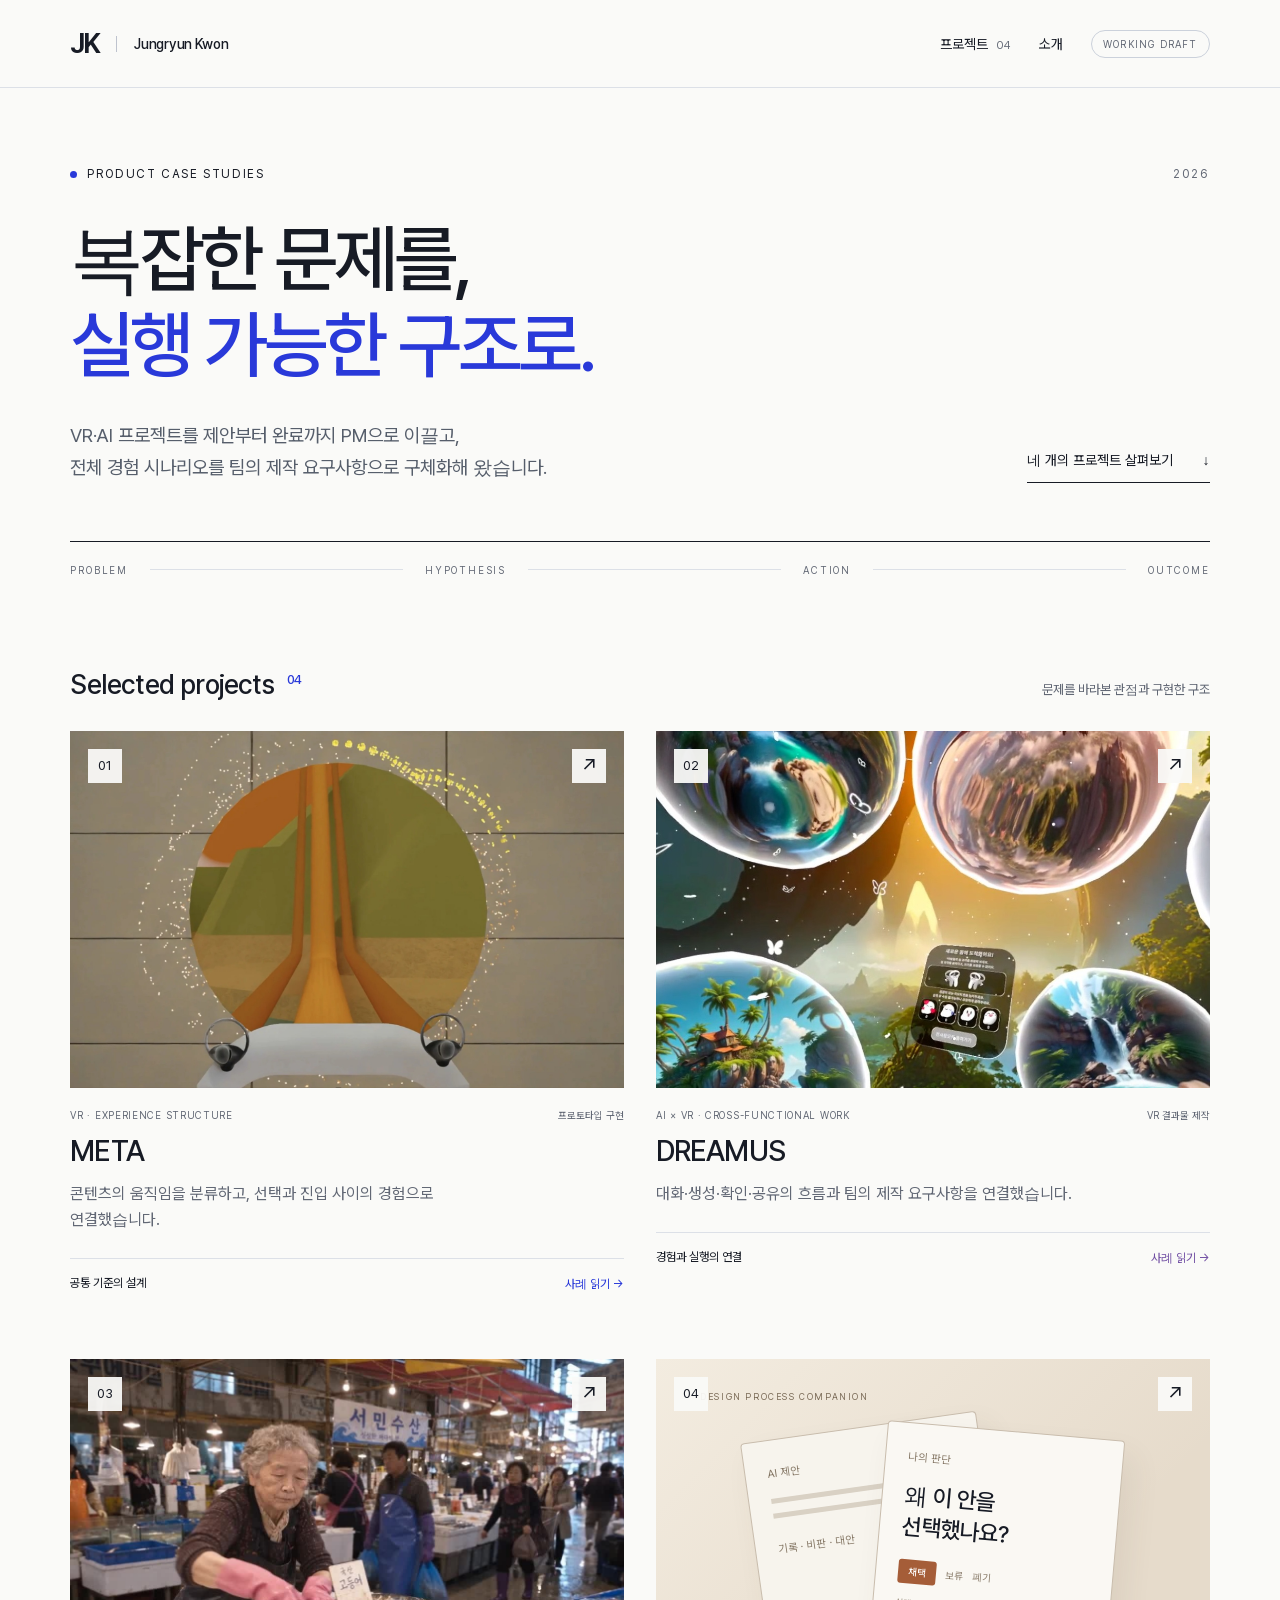
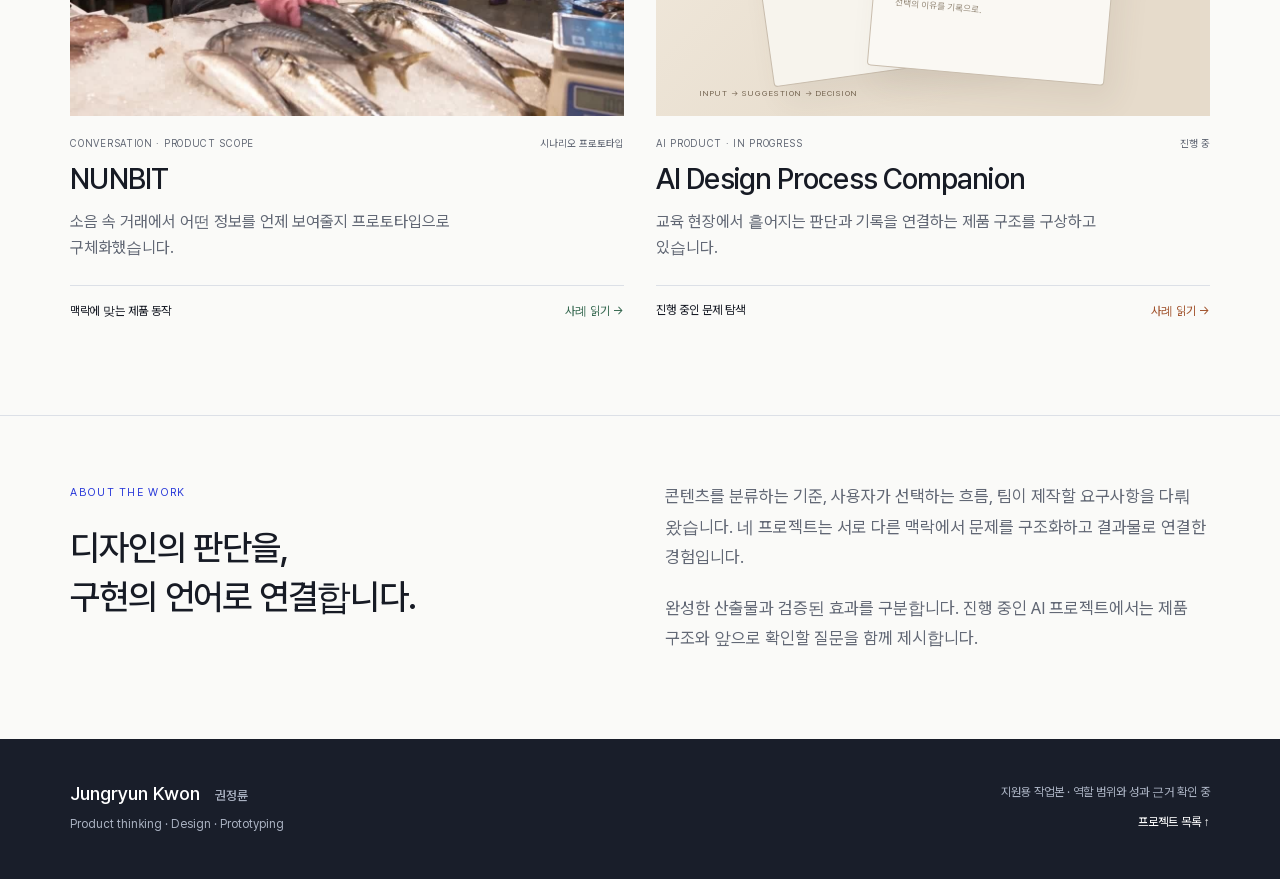
==== toss-pm/index.html @ db8c829e "Add PM portfolio under toss-pm without changing original submission" ====
<!doctype html><html lang="ko"><head><meta charset="utf-8"><meta name="viewport" content="width=device-width,initial-scale=1"><meta name="description" content="권정륜의 제품 문제해결 포트폴리오. META, DREAMUS, NUNBIT, AI Design Process Companion의 문제와 설계, 구현을 소개합니다."><title>Product Case Studies — Jungryun Kwon</title><link rel="icon" href="assets/favicon.svg"><link rel="stylesheet" href="styles.css?v=20260927-diagrams"><script src="app.js" defer></script></head><body><a class="skip" href="#main">본문으로 이동</a><header class="site-header"><a class="brand" href="index.html" aria-label="권정륜 포트폴리오 홈">JK<span>Jungryun Kwon</span></a><nav aria-label="주 메뉴"><a href="index.html#projects">프로젝트 <span>04</span></a><a href="index.html#approach">소개</a><span class="draft">WORKING DRAFT</span></nav></header><main id="main"><section class="home-hero"><div class="hero-kicker"><span class="status-dot"></span>PRODUCT CASE STUDIES <span>2026</span></div><h1>복잡한 문제를,<br><em>실행 가능한 구조로.</em></h1><div class="hero-bottom"><p>VR·AI 프로젝트를 제안부터 완료까지 PM으로 이끌고,<br>전체 경험 시나리오를 팀의 제작 요구사항으로 구체화해 왔습니다.</p><a href="#projects" class="text-link">네 개의 프로젝트 살펴보기 <span>↓</span></a></div><div class="hero-rule"><span>PROBLEM</span><i></i><span>HYPOTHESIS</span><i></i><span>ACTION</span><i></i><span>OUTCOME</span></div></section><section id="projects" class="projects"><div class="section-heading"><h2>Selected projects<span>04</span></h2><p>문제를 바라본 관점과 구현한 구조</p></div><div class="project-grid"><a class="project-card blue" href="meta.html"><div class="card-visual"><img src="assets/meta.jpg" alt="META 프로젝트 결과 이미지" loading="lazy"><span class="card-index">01</span><span class="card-arrow" aria-hidden="true">↗</span></div><div class="card-meta"><span>VR · EXPERIENCE STRUCTURE</span><span>프로토타입 구현</span></div><h3>META</h3><p>콘텐츠의 움직임을 분류하고, 선택과 진입 사이의 경험으로 연결했습니다.</p><div class="card-bottom">공통 기준의 설계 <span>사례 읽기 →</span></div></a><a class="project-card purple" href="dreamus.html"><div class="card-visual"><img src="assets/dreamus.jpg" alt="DREAMUS 프로젝트 결과 이미지" loading="lazy"><span class="card-index">02</span><span class="card-arrow" aria-hidden="true">↗</span></div><div class="card-meta"><span>AI × VR · CROSS-FUNCTIONAL WORK</span><span>VR 결과물 제작</span></div><h3>DREAMUS</h3><p>대화·생성·확인·공유의 흐름과 팀의 제작 요구사항을 연결했습니다.</p><div class="card-bottom">경험과 실행의 연결 <span>사례 읽기 →</span></div></a><a class="project-card green" href="nunbit.html"><div class="card-visual"><img src="assets/nunbit.jpg" alt="NUNBIT 프로젝트 결과 이미지" loading="lazy"><span class="card-index">03</span><span class="card-arrow" aria-hidden="true">↗</span></div><div class="card-meta"><span>CONVERSATION · PRODUCT SCOPE</span><span>시나리오 프로토타입</span></div><h3>NUNBIT</h3><p>소음 속 거래에서 어떤 정보를 언제 보여줄지 프로토타입으로 구체화했습니다.</p><div class="card-bottom">맥락에 맞는 제품 동작 <span>사례 읽기 →</span></div></a><a class="project-card orange" href="companion.html"><div class="card-visual"><div class="ai-art" aria-label="원본에서 제안, 판단, 기록으로 이어지는 제품 구조"><span class="ai-overline">DESIGN PROCESS COMPANION</span><div class="ai-paper back"><span>AI 제안</span><i></i><i></i><div>기록 · 비판 · 대안</div></div><div class="ai-paper front"><span>나의 판단</span><strong>왜 이 안을<br>선택했나요?</strong><div class="choice"><b>채택</b><span>보류</span><span>폐기</span></div><small>선택의 이유를 기록으로.</small></div><div class="ai-caption">INPUT → SUGGESTION → DECISION</div></div><span class="card-index">04</span><span class="card-arrow" aria-hidden="true">↗</span></div><div class="card-meta"><span>AI PRODUCT · IN PROGRESS</span><span>진행 중</span></div><h3>AI Design Process Companion</h3><p>교육 현장에서 흩어지는 판단과 기록을 연결하는 제품 구조를 구상하고 있습니다.</p><div class="card-bottom">진행 중인 문제 탐색 <span>사례 읽기 →</span></div></a></div></section><section id="approach" class="approach"><div><span class="eyebrow">ABOUT THE WORK</span><h2>디자인의 판단을,<br>구현의 언어로 연결합니다.</h2></div><div class="approach-copy"><p>콘텐츠를 분류하는 기준, 사용자가 선택하는 흐름, 팀이 제작할 요구사항을 다뤄 왔습니다. 네 프로젝트는 서로 다른 맥락에서 문제를 구조화하고 결과물로 연결한 경험입니다.</p><p>완성한 산출물과 검증된 효과를 구분합니다. 진행 중인 AI 프로젝트에서는 제품 구조와 앞으로 확인할 질문을 함께 제시합니다.</p></div></section></main><footer class="site-footer"><div><strong>Jungryun Kwon <span>권정륜</span></strong><p>Product thinking · Design · Prototyping</p></div><p>지원용 작업본 · 역할 범위와 성과 근거 확인 중<br><a href="index.html#projects">프로젝트 목록 ↑</a></p></footer></body></html>
---- toss-pm/styles.css ----
@font-face{font-family:Portfolio;src:url('assets/font-400.woff2') format('woff2');font-weight:400;font-display:swap}@font-face{font-family:Portfolio;src:url('assets/font-500.woff2') format('woff2');font-weight:500;font-display:swap}@font-face{font-family:Portfolio;src:url('assets/font-650.woff2') format('woff2');font-weight:650;font-display:swap}
:root{--ink:#171b25;--muted:#626875;--line:#dce0e7;--accent:#2939d9;--paper:#fafaf8;--soft:#f0f2f7}*{box-sizing:border-box}html{scroll-behavior:smooth;scroll-padding-top:100px}body{margin:0;background:var(--paper);color:var(--ink);font-family:Portfolio,-apple-system,BlinkMacSystemFont,'Apple SD Gothic Neo',sans-serif;-webkit-font-smoothing:antialiased}a{color:inherit;text-decoration:none}button,a,summary{-webkit-tap-highlight-color:transparent}a:focus-visible,button:focus-visible,video:focus-visible{outline:3px solid var(--accent);outline-offset:6px}img,video{max-width:100%}h1,h2,h3,p,figure{margin:0}h1,h2,h3{word-break:keep-all}p{word-break:keep-all;overflow-wrap:break-word}::selection{background:#d9ddff}.skip{position:fixed;top:-80px;left:12px;background:#fff;padding:12px;z-index:10}.skip:focus{top:12px}.site-header{height:88px;border-bottom:1px solid var(--line);display:flex;align-items:center;justify-content:space-between;padding:0 5.5%;background:var(--paper);position:relative;z-index:3}.brand{font-size:27px;font-weight:650;letter-spacing:-2px;display:flex;align-items:center;gap:17px}.brand>span{font-size:14px;font-weight:500;letter-spacing:-.3px;border-left:1px solid #bec3ce;padding-left:17px}.site-header nav{display:flex;gap:28px;align-items:center;font-size:14px}.site-header nav a span{font-size:11px;color:var(--muted);margin-left:4px}.draft{font-size:10px;letter-spacing:1.2px;border:1px solid #cbd1db;border-radius:20px;padding:7px 11px;color:var(--muted)}main{max-width:1440px;margin:auto}.home-hero{padding:79px 5.5% 0}.hero-kicker{display:flex;align-items:center;gap:10px;font-size:12px;letter-spacing:1.6px}.hero-kicker>span:last-child{margin-left:auto;color:var(--muted)}.status-dot{height:7px;width:7px;border-radius:50%;background:var(--accent)}.home-hero h1{font-size:clamp(48px,5.8vw,82px);font-weight:500;line-height:1.16;letter-spacing:-4px;margin:35px 0 32px}.home-hero h1 em{font-style:normal;color:var(--accent)}.hero-bottom{display:flex;justify-content:space-between;align-items:flex-end;gap:24px}.hero-bottom>p{font-size:19px;line-height:1.65;color:#565e6b}.text-link{font-size:14px;display:flex;gap:30px;border-bottom:1px solid var(--ink);padding:12px 0;white-space:nowrap}.hero-rule{display:flex;align-items:center;gap:22px;margin-top:58px;padding:22px 0;border-top:1px solid var(--ink);font-size:10px;letter-spacing:1.8px;color:var(--muted)}.hero-rule i{height:1px;background:var(--line);flex:1}.projects{padding:70px 5.5% 95px}.section-heading{display:flex;justify-content:space-between;align-items:baseline;margin-bottom:30px}.section-heading h2{font-size:27px;font-weight:500;letter-spacing:-.8px}.section-heading h2 span{font-size:13px;color:var(--accent);margin-left:13px;vertical-align:super}.section-heading>p{font-size:13px;color:var(--muted)}.project-grid{display:grid;grid-template-columns:1fr 1fr;gap:66px 32px}.project-card{display:block}.card-visual{position:relative;aspect-ratio:1.55;overflow:hidden;background:#e3e5ec}.card-visual>img{width:100%;height:100%;object-fit:cover;transition:transform .4s}.project-card:hover .card-visual>img{transform:scale(1.025)}.card-index,.card-arrow{position:absolute;top:18px;z-index:1;background:rgba(250,250,248,.94);display:grid;place-items:center;width:34px;height:34px;font-size:13px}.card-index{left:18px}.card-arrow{right:18px;font-size:20px}.card-meta{display:flex;justify-content:space-between;gap:16px;font-size:10px;letter-spacing:.7px;color:var(--muted);margin:21px 0 12px}.card-meta>span:last-child{letter-spacing:0;white-space:nowrap}.project-card h3{font-size:29px;font-weight:500;letter-spacing:-.9px;line-height:1.25}.project-card>p{font-size:16px;color:var(--muted);line-height:1.6;margin-top:12px;max-width:440px}.card-bottom{display:flex;justify-content:space-between;border-top:1px solid var(--line);padding-top:17px;margin-top:25px;font-size:12px}.card-bottom>span{color:var(--accent)}.approach{border-top:1px solid var(--line);padding:65px 5.5% 85px;display:grid;grid-template-columns:1fr 1fr;gap:50px}.eyebrow{font-size:11px;letter-spacing:1.3px;color:var(--accent)}.approach h2{font-size:35px;font-weight:500;line-height:1.4;letter-spacing:-1.2px;margin-top:23px}.approach-copy p{font-size:17px;line-height:1.8;color:var(--muted)}.approach-copy p+p{margin-top:20px}.site-footer{background:#191e2a;color:#fff;padding:43px 5.5%;display:flex;justify-content:space-between;gap:30px}.site-footer strong{font-size:19px;font-weight:500}.site-footer strong span{font-size:13px;margin-left:10px;color:#aab2c2}.site-footer p{font-size:12px;color:#aab2c2;line-height:1.8;margin-top:9px}.site-footer>p{text-align:right;margin:0}.site-footer a{display:inline-block;margin-top:8px;color:#fff}.purple{--accent:#7250a4}.green{--accent:#376951}.orange{--accent:#a1532d}.case-hero{padding:38px 8% 48px}.back-link{font-size:12px;color:var(--muted);display:inline-block;margin-bottom:52px}.case-kicker{display:flex;justify-content:space-between;gap:20px;font-size:12px;letter-spacing:.6px;color:var(--accent)}.case-kicker>span:last-child{color:var(--muted);letter-spacing:0}.case-hero h1{font-size:clamp(42px,4.6vw,66px);font-weight:500;line-height:1.22;letter-spacing:-2.8px;margin-top:26px}.case-intro{font-size:20px;line-height:1.6;max-width:690px;color:var(--muted);margin-top:27px}.role{display:flex;align-items:baseline;gap:32px;border-top:1px solid var(--line);padding-top:23px;margin-top:36px}.role>span{font-size:10px;letter-spacing:1px;color:var(--muted);white-space:nowrap}.role>p{font-size:14px;line-height:1.6}.case-cover{margin:0 5.5%;height:400px;overflow:hidden;background:#e6e8ed}.case-cover>img{width:100%;height:100%;object-fit:cover;object-position:center 48%}.case-layout{padding:76px 8% 60px;display:grid;grid-template-columns:185px minmax(0,1fr);gap:65px}.case-nav{position:sticky;top:35px;align-self:start;display:flex;flex-direction:column;gap:17px}.case-nav>span{font-size:10px;letter-spacing:1px;color:var(--accent);margin-bottom:13px}.case-nav>a{font-size:12px;color:var(--muted);transition:color .2s}.case-nav>a.active{color:var(--accent);font-weight:650}.case-nav .back-small{margin-top:20px;padding-top:20px;border-top:1px solid var(--line);font-size:11px}.case-section{padding-bottom:64px;margin-bottom:55px;border-bottom:1px solid var(--line)}.case-section:last-child{margin-bottom:0;border-bottom:0;padding-bottom:0}.chapter-label{font-size:10px;color:var(--accent);letter-spacing:1.7px;margin-bottom:20px}.case-section h2{font-size:36px;line-height:1.35;font-weight:500;letter-spacing:-1.1px;margin-bottom:24px}.case-section>p{font-size:17px;line-height:1.85;color:#535c6a;margin:20px 0}.case-section>.lead{font-size:19px;color:#343c4a}.split{display:grid;grid-template-columns:1fr 1fr;gap:26px;margin:32px 0}.split>div{border-top:1px solid #b9c1ce;padding-top:19px}.split h3{font-size:17px;font-weight:500;margin-bottom:12px}.split p{font-size:15px;color:var(--muted);line-height:1.9}.note{border-left:3px solid var(--accent);background:#f0f1f4;padding:23px 26px;margin:30px 0}.note>span{font-size:11px;color:var(--accent);font-weight:500}.note>p{font-size:17px;line-height:1.8;margin-top:12px}.case-section>.fine{font-size:12px;color:var(--muted);line-height:1.7}.flow{display:grid;grid-template-columns:repeat(3,1fr);margin:30px 0;gap:17px}.flow>div{padding:20px 0;border-top:1px solid var(--accent)}.flow>div>span{display:block;font-size:11px;color:var(--accent);margin-bottom:20px}.flow strong{font-size:17px;font-weight:500;display:block}.flow p{font-size:13px;color:var(--muted);line-height:1.65;margin-top:10px}.media{margin:32px 0 5px}.media video{width:100%;display:block;background:#12151c;aspect-ratio:16/9}.media figcaption{font-size:11px;color:var(--muted);margin-top:10px;line-height:1.5}.outcomes{display:grid;grid-template-columns:1fr 1fr;border-top:1px solid var(--ink);margin:32px 0;gap:28px}.outcomes>div{padding:23px 0}.outcomes span{font-size:10px;color:var(--accent);letter-spacing:1px;display:block}.outcomes strong{display:block;font-size:28px;font-weight:500;margin:16px 0 10px;letter-spacing:-.8px}.outcomes p{font-size:14px;line-height:1.75;color:var(--muted)}.table-wrap{overflow-x:auto;margin:30px 0}table{width:100%;border-collapse:collapse;font-size:13px;text-align:left;min-width:490px}th{font-size:11px;font-weight:500;color:var(--muted);border-top:1px solid var(--ink)}td,th{padding:18px 12px 18px 0;border-bottom:1px solid var(--line);line-height:1.65}td:first-child{color:var(--accent);white-space:nowrap}.type-spec{padding:32px;background:#26312d;color:#fff;margin:30px 0}.type-spec>span{font-size:11px;letter-spacing:.4px;color:#adbbb4}.type-spec>p{font-size:22px;color:#c1cdc6;margin:17px 0 32px;line-height:1.6}.type-spec>strong{display:block;font-size:38px;letter-spacing:-1px;margin-top:18px;font-weight:650}.external-link{display:block;border:1px solid var(--line);padding:23px;color:var(--accent);font-size:17px;margin:28px 0}.external-link small{display:block;color:var(--muted);font-size:12px;margin-top:9px}.principles{display:grid;grid-template-columns:repeat(3,1fr);gap:20px;margin:33px 0}.principles article{border-top:1px solid var(--accent);padding-top:20px}.principles span{font-size:11px;color:var(--accent)}.principles h3{font-size:17px;font-weight:500;margin:19px 0 12px}.principles p{font-size:14px;color:var(--muted);line-height:1.7}.role-strip{display:flex;gap:8px;flex-wrap:wrap;margin-top:30px}.role-strip span{border:1px solid #d4bcae;background:#f3ebe5;color:#8f4e30;padding:10px 15px;font-size:13px}.questions p{padding:22px 0;border-top:1px solid var(--line);font-size:17px;line-height:1.7;display:flex;gap:18px}.questions span{color:var(--accent);font-size:12px}.next-case{margin:0 8% 65px;border-top:1px solid var(--ink);display:block;padding-top:25px}.next-case>span{font-size:10px;letter-spacing:1px;color:var(--muted)}.next-case>strong{display:flex;justify-content:space-between;font-size:35px;font-weight:500;margin-top:17px;letter-spacing:-.9px}.next-case b{font-weight:400}.ai-art{height:100%;width:100%;position:relative;background:#e6dbcb;overflow:hidden;isolation:isolate}.ai-art:before{content:'';position:absolute;inset:0;background:linear-gradient(135deg,#f3ece0 0%,transparent 70%)}.ai-overline{position:absolute;top:9%;left:8%;font-size:9px;letter-spacing:1.6px;color:#786854}.ai-paper{position:absolute;border:1px solid #c9bdad;background:#f7f4ed;border-radius:4px;box-shadow:10px 16px 30px #524b4015;padding:22px;width:43%;height:69%;top:19%;left:18%;transform:rotate(-8deg)}.ai-paper>span{font-size:11px;color:#837563}.ai-paper i{display:block;height:5px;width:85%;background:#d9d1c4;margin-top:17px}.ai-paper i+i{width:65%;margin-top:10px}.ai-paper>div{font-size:11px;color:#837563;margin-top:25px}.ai-paper.front{left:40%;top:20%;transform:rotate(5deg);height:69%;background:#faf8f3}.ai-paper strong{display:block;font-size:23px;letter-spacing:-.7px;line-height:1.35;margin-top:16px;font-weight:500}.ai-paper .choice{display:flex;gap:9px;font-size:10px;margin-top:17px;align-items:center}.choice b{background:#a55d38;color:#fff;padding:6px 10px;border-radius:3px;font-weight:500}.ai-paper small{font-size:9px;color:#928675;display:block;margin-top:14px}.ai-caption{position:absolute;bottom:5%;left:8%;font-size:8px;letter-spacing:1px;color:#786854}.case-cover .ai-art .ai-paper{width:280px;height:290px;top:15%;left:32%}.case-cover .ai-art .front{left:48%;top:13%}.case-cover .ai-paper strong{font-size:31px}.case-cover .ai-paper .choice{margin-top:28px}.case-cover .ai-paper small{margin-top:23px}
@media(min-width:1600px){.site-header,.site-footer{padding-left:calc((100vw - 1280px)/2);padding-right:calc((100vw - 1280px)/2)}}
@media(max-width:900px){.home-hero{padding-top:55px}.home-hero h1{letter-spacing:-2.5px}.hero-bottom{align-items:flex-start;flex-direction:column}.hero-rule{margin-top:38px}.projects{padding-top:45px}.project-grid{gap:50px 24px}.card-meta{font-size:9px;letter-spacing:0}.project-card h3{font-size:24px}.ai-paper{padding:15px}.ai-paper strong{font-size:20px}.ai-paper small{display:none}.case-layout{grid-template-columns:1fr;gap:38px;padding:40px 6%}.case-nav{position:relative;top:0;display:flex;flex-direction:row;flex-wrap:wrap;gap:18px;border-bottom:1px solid var(--line);padding-bottom:20px}.case-nav>span,.case-nav .back-small{display:none}.case-cover{height:340px}.case-hero{padding:30px 6% 40px}.case-section h2{font-size:34px}.approach h2{font-size:29px}}
@media(max-width:600px){html{scroll-padding-top:25px}.site-header{height:72px;padding:0 6%}.brand{font-size:24px;gap:10px}.brand>span{font-size:11px;padding-left:10px}.site-header nav{gap:15px;font-size:12px}.draft{display:none}.home-hero{padding:44px 6% 0}.hero-kicker{font-size:9px;letter-spacing:1.1px}.home-hero h1{font-size:43px;letter-spacing:-2.4px;margin-top:28px;line-height:1.22}.hero-bottom>p{font-size:15px}.hero-bottom br{display:none}.hero-rule{gap:8px;font-size:8px;letter-spacing:.5px}.projects{padding:40px 6% 60px}.section-heading{align-items:flex-start;gap:12px;flex-direction:column}.section-heading h2{font-size:24px}.section-heading>p{font-size:12px}.project-grid{grid-template-columns:1fr;gap:45px}.card-meta{font-size:9px}.project-card h3{font-size:26px}.project-card>p{font-size:15px}.card-bottom{font-size:11px}.approach{grid-template-columns:1fr;padding:42px 6% 52px;gap:26px}.approach-copy p{font-size:16px}.site-footer{padding:30px 6%;flex-direction:column;gap:25px}.site-footer>p{text-align:left;font-size:11px}.case-hero h1{font-size:37px;letter-spacing:-1.8px}.case-intro{font-size:16px}.case-kicker{font-size:10px}.back-link{margin-bottom:34px}.role{flex-direction:column;gap:12px;margin-top:26px}.role>p{font-size:12px}.case-cover{height:245px;margin:0 6%}.case-section h2{font-size:29px;letter-spacing:-1px}.case-section>.lead{font-size:17px}.case-section>p{font-size:16px}.case-section{padding-bottom:38px;margin-bottom:38px}.split{gap:20px}.split p{font-size:14px}.note{padding:20px}.note>p{font-size:15px}.flow{gap:12px}.flow strong{font-size:15px}.flow p{font-size:12px}.outcomes{gap:16px}.outcomes strong{font-size:24px}.outcomes p{font-size:13px}.type-spec{padding:25px}.type-spec>p{font-size:19px}.type-spec>strong{font-size:30px}.principles{grid-template-columns:1fr;gap:20px}.principles h3{margin:12px 0 8px}.next-case{margin:0 6% 40px}.next-case>strong{font-size:26px}.questions p{font-size:15px}.case-cover .ai-art .ai-paper{width:45%;height:78%;left:18%;top:12%;padding:15px}.case-cover .ai-art .front{left:42%;top:13%}.case-cover .ai-paper strong{font-size:21px}.case-cover .ai-paper .choice{margin-top:17px}.case-cover .ai-art .ai-overline{display:none}.ai-paper strong{font-size:23px}.case-nav>a{font-size:11px}.card-visual{aspect-ratio:1.5}}
@media(prefers-reduced-motion:reduce){html{scroll-behavior:auto}*{transition:none!important}}
@media print{body{background:#fff}.site-header,.case-nav,.next-case,.site-footer,.back-link,.skip{display:none}.case-hero,.case-layout{padding:20px 0}.case-layout{display:block}.case-cover{height:240px;margin:0}.case-section{break-inside:avoid}.case-section h2{font-size:25px}.case-section p{font-size:12px}.media{break-inside:avoid}.media video{max-height:230px}.home-hero{padding:0}.project-card{break-inside:avoid}.project-grid{gap:30px}.draft{display:block}}

/* Keep intrinsic table width inside the case column on narrow screens. */
.case-content,.case-nav{min-width:0}.table-wrap{max-width:100%;overflow-x:auto}

.table-hint{display:none}@media(max-width:600px){.table-hint{display:block;font-size:12px;color:var(--muted);margin-top:24px}.table-hint+.table-wrap{margin-top:10px}}

.decision-detail{margin:36px 0;padding-top:28px;border-top:1px solid var(--line)}.decision-detail h3{font-size:21px;line-height:1.5;letter-spacing:-.5px;margin-bottom:14px}.decision-detail p{font-size:17px;line-height:1.85;color:var(--muted)}@media(max-width:600px){.decision-detail h3{font-size:19px}.decision-detail p{font-size:16px}}

.source-note{font-size:12px!important;line-height:1.7!important;color:var(--muted);margin-top:20px}.evidence-grid{display:grid;grid-template-columns:repeat(2,minmax(0,1fr));gap:32px 24px;margin:32px 0}.evidence-card{min-width:0}.evidence-card img{width:100%;aspect-ratio:16/10;object-fit:cover;display:block;margin-bottom:18px}.evidence-card h3{font-size:20px;line-height:1.4;margin-bottom:10px}.evidence-card p{font-size:15px;line-height:1.7;color:var(--muted)}.evidence-card span{display:block;margin-top:14px;font-size:12px;color:var(--accent)}@media(max-width:600px){.evidence-grid{grid-template-columns:1fr;gap:30px}}

.diagram{margin:34px 0;background:#fff;border:1px solid var(--line)}.diagram>a{display:block;padding:16px}.diagram img{display:block;width:100%;height:auto}.diagram figcaption{display:flex;justify-content:space-between;gap:18px;padding:14px 16px;border-top:1px solid var(--line);font-size:12px;line-height:1.6;color:var(--muted)}.diagram figcaption>a{flex-shrink:0;color:var(--accent)}.diagram-pair{display:grid;grid-template-columns:1fr 1fr;gap:18px}.diagram-pair .diagram{min-width:0}.diagram-pair figcaption{flex-direction:column;gap:8px}@media(max-width:700px){.diagram-pair{grid-template-columns:1fr;gap:0}.diagram>a{padding:6px}.diagram figcaption{font-size:11px;padding:12px;gap:10px}}

.supporting-detail{margin:22px 0;border-top:1px solid var(--line);border-bottom:1px solid var(--line);padding:0 0 0}.supporting-detail summary{cursor:pointer;font-size:14px;font-weight:500;padding:17px 0;color:var(--accent)}.supporting-detail>div{padding:4px 0 22px}.supporting-detail p{font-size:15px;line-height:1.85;color:var(--muted);margin:12px 0}.supporting-detail summary:focus-visible{outline:2px solid var(--accent);outline-offset:4px}.visual-takeaway{font-size:19px!important;font-weight:500;color:var(--ink)!important;line-height:1.6!important;margin:20px 0}.visual-steps{display:flex;align-items:center;justify-content:space-between;gap:14px;background:#f0f2f7;padding:28px 20px;margin:24px 0}.visual-steps span{font-size:17px;line-height:1.6}.visual-steps b{display:block;font-size:12px;font-weight:500;color:var(--accent);margin-bottom:8px}.visual-steps i{font-style:normal;color:var(--muted)}.diagram{margin:26px 0}.diagram-canvas{overflow-x:auto}.diagram-canvas img{min-width:560px}.diagram-pair .diagram-canvas img{min-width:0}@media(min-width:1000px){.case-layout{grid-template-columns:160px minmax(0,1fr);gap:36px;padding-left:5.5%;padding-right:5.5%}}@media(max-width:600px){.visual-steps{gap:8px;padding:20px 12px}.visual-steps span{font-size:14px}.diagram figcaption span::after{content:' · 좌우로 밀어 보기';color:var(--muted)}}
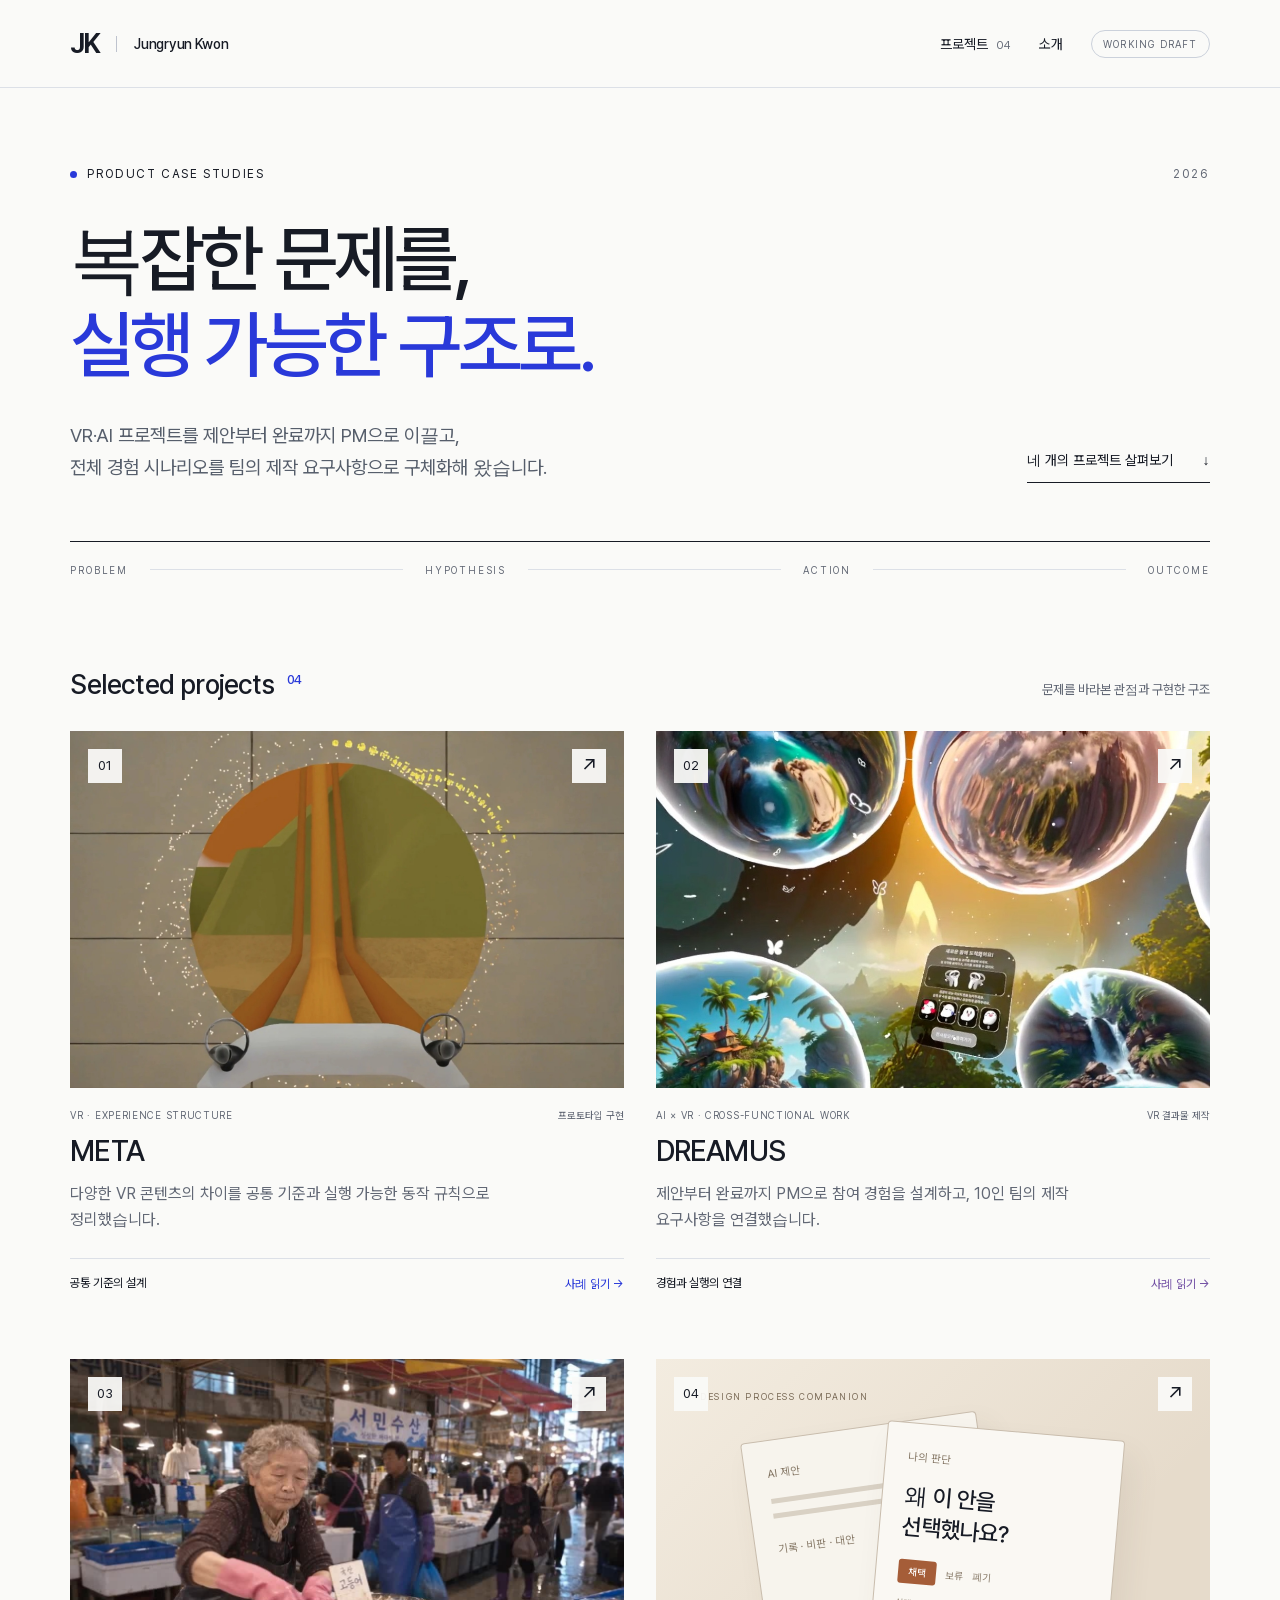
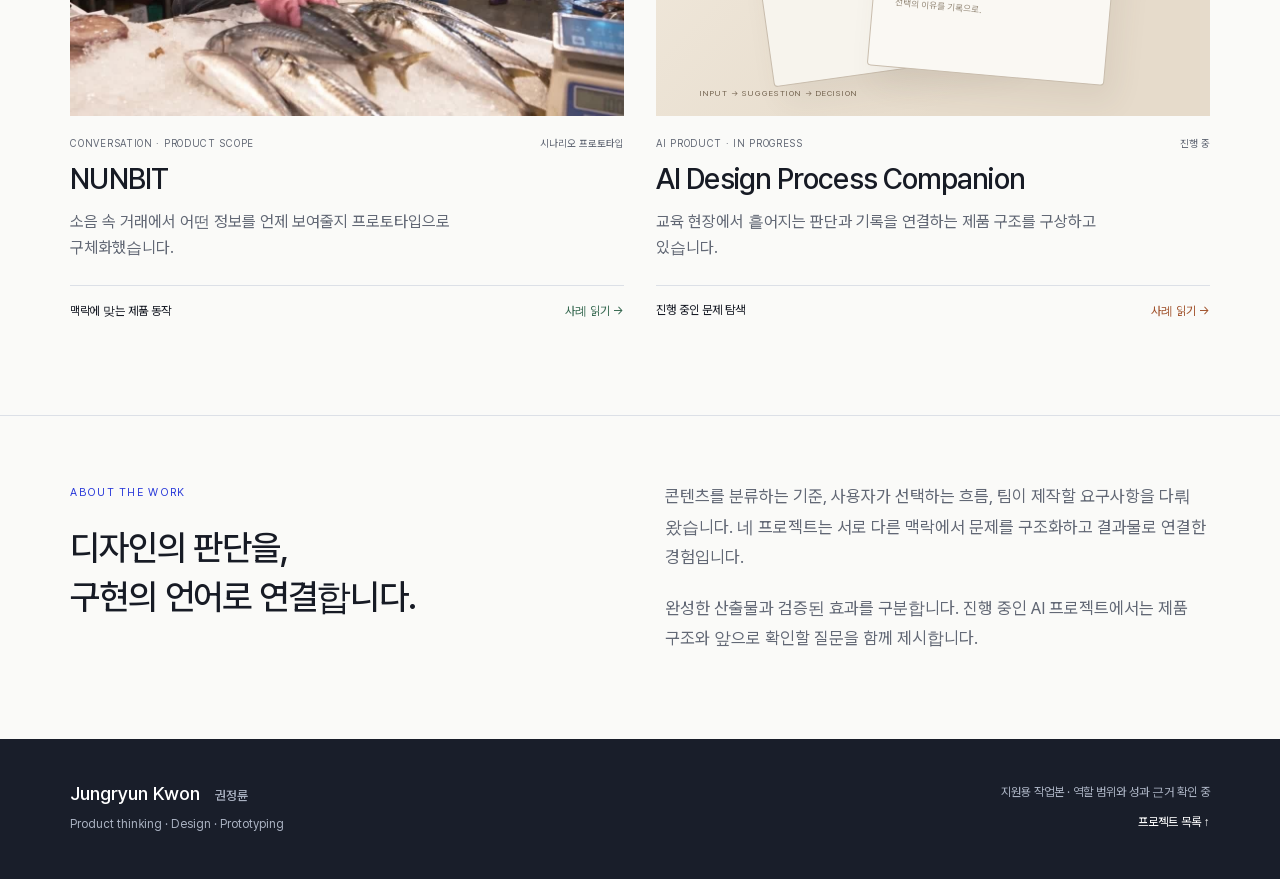
==== commit 56e7c906: "Frame PM cases around ownership and evidence with app comparison table" ====
--- a/toss-pm/index.html
+++ b/toss-pm/index.html
@@ -1 +1,2 @@
-<!doctype html><html lang="ko"><head><meta charset="utf-8"><meta name="viewport" content="width=device-width,initial-scale=1"><meta name="description" content="권정륜의 제품 문제해결 포트폴리오. META, DREAMUS, NUNBIT, AI Design Process Companion의 문제와 설계, 구현을 소개합니다."><title>Product Case Studies — Jungryun Kwon</title><link rel="icon" href="assets/favicon.svg"><link rel="stylesheet" href="styles.css?v=20260927-diagrams"><script src="app.js" defer></script></head><body><a class="skip" href="#main">본문으로 이동</a><header class="site-header"><a class="brand" href="index.html" aria-label="권정륜 포트폴리오 홈">JK<span>Jungryun Kwon</span></a><nav aria-label="주 메뉴"><a href="index.html#projects">프로젝트 <span>04</span></a><a href="index.html#approach">소개</a><span class="draft">WORKING DRAFT</span></nav></header><main id="main"><section class="home-hero"><div class="hero-kicker"><span class="status-dot"></span>PRODUCT CASE STUDIES <span>2026</span></div><h1>복잡한 문제를,<br><em>실행 가능한 구조로.</em></h1><div class="hero-bottom"><p>VR·AI 프로젝트를 제안부터 완료까지 PM으로 이끌고,<br>전체 경험 시나리오를 팀의 제작 요구사항으로 구체화해 왔습니다.</p><a href="#projects" class="text-link">네 개의 프로젝트 살펴보기 <span>↓</span></a></div><div class="hero-rule"><span>PROBLEM</span><i></i><span>HYPOTHESIS</span><i></i><span>ACTION</span><i></i><span>OUTCOME</span></div></section><section id="projects" class="projects"><div class="section-heading"><h2>Selected projects<span>04</span></h2><p>문제를 바라본 관점과 구현한 구조</p></div><div class="project-grid"><a class="project-card blue" href="meta.html"><div class="card-visual"><img src="assets/meta.jpg" alt="META 프로젝트 결과 이미지" loading="lazy"><span class="card-index">01</span><span class="card-arrow" aria-hidden="true">↗</span></div><div class="card-meta"><span>VR · EXPERIENCE STRUCTURE</span><span>프로토타입 구현</span></div><h3>META</h3><p>콘텐츠의 움직임을 분류하고, 선택과 진입 사이의 경험으로 연결했습니다.</p><div class="card-bottom">공통 기준의 설계 <span>사례 읽기 →</span></div></a><a class="project-card purple" href="dreamus.html"><div class="card-visual"><img src="assets/dreamus.jpg" alt="DREAMUS 프로젝트 결과 이미지" loading="lazy"><span class="card-index">02</span><span class="card-arrow" aria-hidden="true">↗</span></div><div class="card-meta"><span>AI × VR · CROSS-FUNCTIONAL WORK</span><span>VR 결과물 제작</span></div><h3>DREAMUS</h3><p>대화·생성·확인·공유의 흐름과 팀의 제작 요구사항을 연결했습니다.</p><div class="card-bottom">경험과 실행의 연결 <span>사례 읽기 →</span></div></a><a class="project-card green" href="nunbit.html"><div class="card-visual"><img src="assets/nunbit.jpg" alt="NUNBIT 프로젝트 결과 이미지" loading="lazy"><span class="card-index">03</span><span class="card-arrow" aria-hidden="true">↗</span></div><div class="card-meta"><span>CONVERSATION · PRODUCT SCOPE</span><span>시나리오 프로토타입</span></div><h3>NUNBIT</h3><p>소음 속 거래에서 어떤 정보를 언제 보여줄지 프로토타입으로 구체화했습니다.</p><div class="card-bottom">맥락에 맞는 제품 동작 <span>사례 읽기 →</span></div></a><a class="project-card orange" href="companion.html"><div class="card-visual"><div class="ai-art" aria-label="원본에서 제안, 판단, 기록으로 이어지는 제품 구조"><span class="ai-overline">DESIGN PROCESS COMPANION</span><div class="ai-paper back"><span>AI 제안</span><i></i><i></i><div>기록 · 비판 · 대안</div></div><div class="ai-paper front"><span>나의 판단</span><strong>왜 이 안을<br>선택했나요?</strong><div class="choice"><b>채택</b><span>보류</span><span>폐기</span></div><small>선택의 이유를 기록으로.</small></div><div class="ai-caption">INPUT → SUGGESTION → DECISION</div></div><span class="card-index">04</span><span class="card-arrow" aria-hidden="true">↗</span></div><div class="card-meta"><span>AI PRODUCT · IN PROGRESS</span><span>진행 중</span></div><h3>AI Design Process Companion</h3><p>교육 현장에서 흩어지는 판단과 기록을 연결하는 제품 구조를 구상하고 있습니다.</p><div class="card-bottom">진행 중인 문제 탐색 <span>사례 읽기 →</span></div></a></div></section><section id="approach" class="approach"><div><span class="eyebrow">ABOUT THE WORK</span><h2>디자인의 판단을,<br>구현의 언어로 연결합니다.</h2></div><div class="approach-copy"><p>콘텐츠를 분류하는 기준, 사용자가 선택하는 흐름, 팀이 제작할 요구사항을 다뤄 왔습니다. 네 프로젝트는 서로 다른 맥락에서 문제를 구조화하고 결과물로 연결한 경험입니다.</p><p>완성한 산출물과 검증된 효과를 구분합니다. 진행 중인 AI 프로젝트에서는 제품 구조와 앞으로 확인할 질문을 함께 제시합니다.</p></div></section></main><footer class="site-footer"><div><strong>Jungryun Kwon <span>권정륜</span></strong><p>Product thinking · Design · Prototyping</p></div><p>지원용 작업본 · 역할 범위와 성과 근거 확인 중<br><a href="index.html#projects">프로젝트 목록 ↑</a></p></footer></body></html>+<!DOCTYPE html>
+<html lang="ko"><head><meta charset="utf-8"><meta name="viewport" content="width=device-width,initial-scale=1"><meta name="description" content="권정륜의 제품 문제해결 포트폴리오. META, DREAMUS, NUNBIT, AI Design Process Companion의 문제와 설계, 구현을 소개합니다."><title>Product Case Studies — Jungryun Kwon</title><link rel="icon" href="assets/favicon.svg"><link rel="stylesheet" href="styles.css?v=20260928-job"><script src="app.js" defer></script></head><body><a class="skip" href="#main">본문으로 이동</a><header class="site-header"><a class="brand" href="index.html" aria-label="권정륜 포트폴리오 홈">JK<span>Jungryun Kwon</span></a><nav aria-label="주 메뉴"><a href="index.html#projects">프로젝트 <span>04</span></a><a href="index.html#approach">소개</a><span class="draft">WORKING DRAFT</span></nav></header><main id="main"><section class="home-hero"><div class="hero-kicker"><span class="status-dot"></span>PRODUCT CASE STUDIES <span>2026</span></div><h1>복잡한 문제를,<br><em>실행 가능한 구조로.</em></h1><div class="hero-bottom"><p>VR·AI 프로젝트를 제안부터 완료까지 PM으로 이끌고,<br>전체 경험 시나리오를 팀의 제작 요구사항으로 구체화해 왔습니다.</p><a href="#projects" class="text-link">네 개의 프로젝트 살펴보기 <span>↓</span></a></div><div class="hero-rule"><span>PROBLEM</span><i></i><span>HYPOTHESIS</span><i></i><span>ACTION</span><i></i><span>OUTCOME</span></div></section><section id="projects" class="projects"><div class="section-heading"><h2>Selected projects<span>04</span></h2><p>문제를 바라본 관점과 구현한 구조</p></div><div class="project-grid"><a class="project-card blue" href="meta.html"><div class="card-visual"><img src="assets/meta.jpg" alt="META 프로젝트 결과 이미지" loading="lazy"><span class="card-index">01</span><span class="card-arrow" aria-hidden="true">↗</span></div><div class="card-meta"><span>VR · EXPERIENCE STRUCTURE</span><span>프로토타입 구현</span></div><h3>META</h3><p>다양한 VR 콘텐츠의 차이를 공통 기준과 실행 가능한 동작 규칙으로 정리했습니다.</p><div class="card-bottom">공통 기준의 설계 <span>사례 읽기 →</span></div></a><a class="project-card purple" href="dreamus.html"><div class="card-visual"><img src="assets/dreamus.jpg" alt="DREAMUS 프로젝트 결과 이미지" loading="lazy"><span class="card-index">02</span><span class="card-arrow" aria-hidden="true">↗</span></div><div class="card-meta"><span>AI × VR · CROSS-FUNCTIONAL WORK</span><span>VR 결과물 제작</span></div><h3>DREAMUS</h3><p>제안부터 완료까지 PM으로 참여 경험을 설계하고, 10인 팀의 제작 요구사항을 연결했습니다.</p><div class="card-bottom">경험과 실행의 연결 <span>사례 읽기 →</span></div></a><a class="project-card green" href="nunbit.html"><div class="card-visual"><img src="assets/nunbit.jpg" alt="NUNBIT 프로젝트 결과 이미지" loading="lazy"><span class="card-index">03</span><span class="card-arrow" aria-hidden="true">↗</span></div><div class="card-meta"><span>CONVERSATION · PRODUCT SCOPE</span><span>시나리오 프로토타입</span></div><h3>NUNBIT</h3><p>소음 속 거래에서 어떤 정보를 언제 보여줄지 프로토타입으로 구체화했습니다.</p><div class="card-bottom">맥락에 맞는 제품 동작 <span>사례 읽기 →</span></div></a><a class="project-card orange" href="companion.html"><div class="card-visual"><div class="ai-art" aria-label="원본에서 제안, 판단, 기록으로 이어지는 제품 구조"><span class="ai-overline">DESIGN PROCESS COMPANION</span><div class="ai-paper back"><span>AI 제안</span><i></i><i></i><div>기록 · 비판 · 대안</div></div><div class="ai-paper front"><span>나의 판단</span><strong>왜 이 안을<br>선택했나요?</strong><div class="choice"><b>채택</b><span>보류</span><span>폐기</span></div><small>선택의 이유를 기록으로.</small></div><div class="ai-caption">INPUT → SUGGESTION → DECISION</div></div><span class="card-index">04</span><span class="card-arrow" aria-hidden="true">↗</span></div><div class="card-meta"><span>AI PRODUCT · IN PROGRESS</span><span>진행 중</span></div><h3>AI Design Process Companion</h3><p>교육 현장에서 흩어지는 판단과 기록을 연결하는 제품 구조를 구상하고 있습니다.</p><div class="card-bottom">진행 중인 문제 탐색 <span>사례 읽기 →</span></div></a></div></section><section id="approach" class="approach"><div><span class="eyebrow">ABOUT THE WORK</span><h2>디자인의 판단을,<br>구현의 언어로 연결합니다.</h2></div><div class="approach-copy"><p>콘텐츠를 분류하는 기준, 사용자가 선택하는 흐름, 팀이 제작할 요구사항을 다뤄 왔습니다. 네 프로젝트는 서로 다른 맥락에서 문제를 구조화하고 결과물로 연결한 경험입니다.</p><p>완성한 산출물과 검증된 효과를 구분합니다. 진행 중인 AI 프로젝트에서는 제품 구조와 앞으로 확인할 질문을 함께 제시합니다.</p></div></section></main><footer class="site-footer"><div><strong>Jungryun Kwon <span>권정륜</span></strong><p>Product thinking · Design · Prototyping</p></div><p>지원용 작업본 · 역할 범위와 성과 근거 확인 중<br><a href="index.html#projects">프로젝트 목록 ↑</a></p></footer></body></html>
--- a/toss-pm/styles.css
+++ b/toss-pm/styles.css
@@ -18,3 +18,5 @@
 .diagram{margin:34px 0;background:#fff;border:1px solid var(--line)}.diagram>a{display:block;padding:16px}.diagram img{display:block;width:100%;height:auto}.diagram figcaption{display:flex;justify-content:space-between;gap:18px;padding:14px 16px;border-top:1px solid var(--line);font-size:12px;line-height:1.6;color:var(--muted)}.diagram figcaption>a{flex-shrink:0;color:var(--accent)}.diagram-pair{display:grid;grid-template-columns:1fr 1fr;gap:18px}.diagram-pair .diagram{min-width:0}.diagram-pair figcaption{flex-direction:column;gap:8px}@media(max-width:700px){.diagram-pair{grid-template-columns:1fr;gap:0}.diagram>a{padding:6px}.diagram figcaption{font-size:11px;padding:12px;gap:10px}}
 
 .supporting-detail{margin:22px 0;border-top:1px solid var(--line);border-bottom:1px solid var(--line);padding:0 0 0}.supporting-detail summary{cursor:pointer;font-size:14px;font-weight:500;padding:17px 0;color:var(--accent)}.supporting-detail>div{padding:4px 0 22px}.supporting-detail p{font-size:15px;line-height:1.85;color:var(--muted);margin:12px 0}.supporting-detail summary:focus-visible{outline:2px solid var(--accent);outline-offset:4px}.visual-takeaway{font-size:19px!important;font-weight:500;color:var(--ink)!important;line-height:1.6!important;margin:20px 0}.visual-steps{display:flex;align-items:center;justify-content:space-between;gap:14px;background:#f0f2f7;padding:28px 20px;margin:24px 0}.visual-steps span{font-size:17px;line-height:1.6}.visual-steps b{display:block;font-size:12px;font-weight:500;color:var(--accent);margin-bottom:8px}.visual-steps i{font-style:normal;color:var(--muted)}.diagram{margin:26px 0}.diagram-canvas{overflow-x:auto}.diagram-canvas img{min-width:560px}.diagram-pair .diagram-canvas img{min-width:0}@media(min-width:1000px){.case-layout{grid-template-columns:160px minmax(0,1fr);gap:36px;padding-left:5.5%;padding-right:5.5%}}@media(max-width:600px){.visual-steps{gap:8px;padding:20px 12px}.visual-steps span{font-size:14px}.diagram figcaption span::after{content:' · 좌우로 밀어 보기';color:var(--muted)}}
+
+.case-brief{display:grid;grid-template-columns:1fr 1fr;gap:0 28px;margin:28px 0}.case-brief>div{padding:20px 0;border-top:1px solid var(--line)}.case-brief span{font-size:12px;color:var(--accent);font-weight:500}.case-brief p{font-size:16px;line-height:1.75;margin-top:9px}.candidate-comparison{margin:30px 0}.candidate-comparison h3{font-size:21px}.candidate-comparison th[scope=row]{font-weight:500;text-align:left}.candidate-comparison> .table-wrap table{min-width:560px}.candidate-comparison details table{min-width:1000px}@media(max-width:600px){.case-brief{grid-template-columns:1fr;gap:0}.case-brief>div{padding:15px 0}}
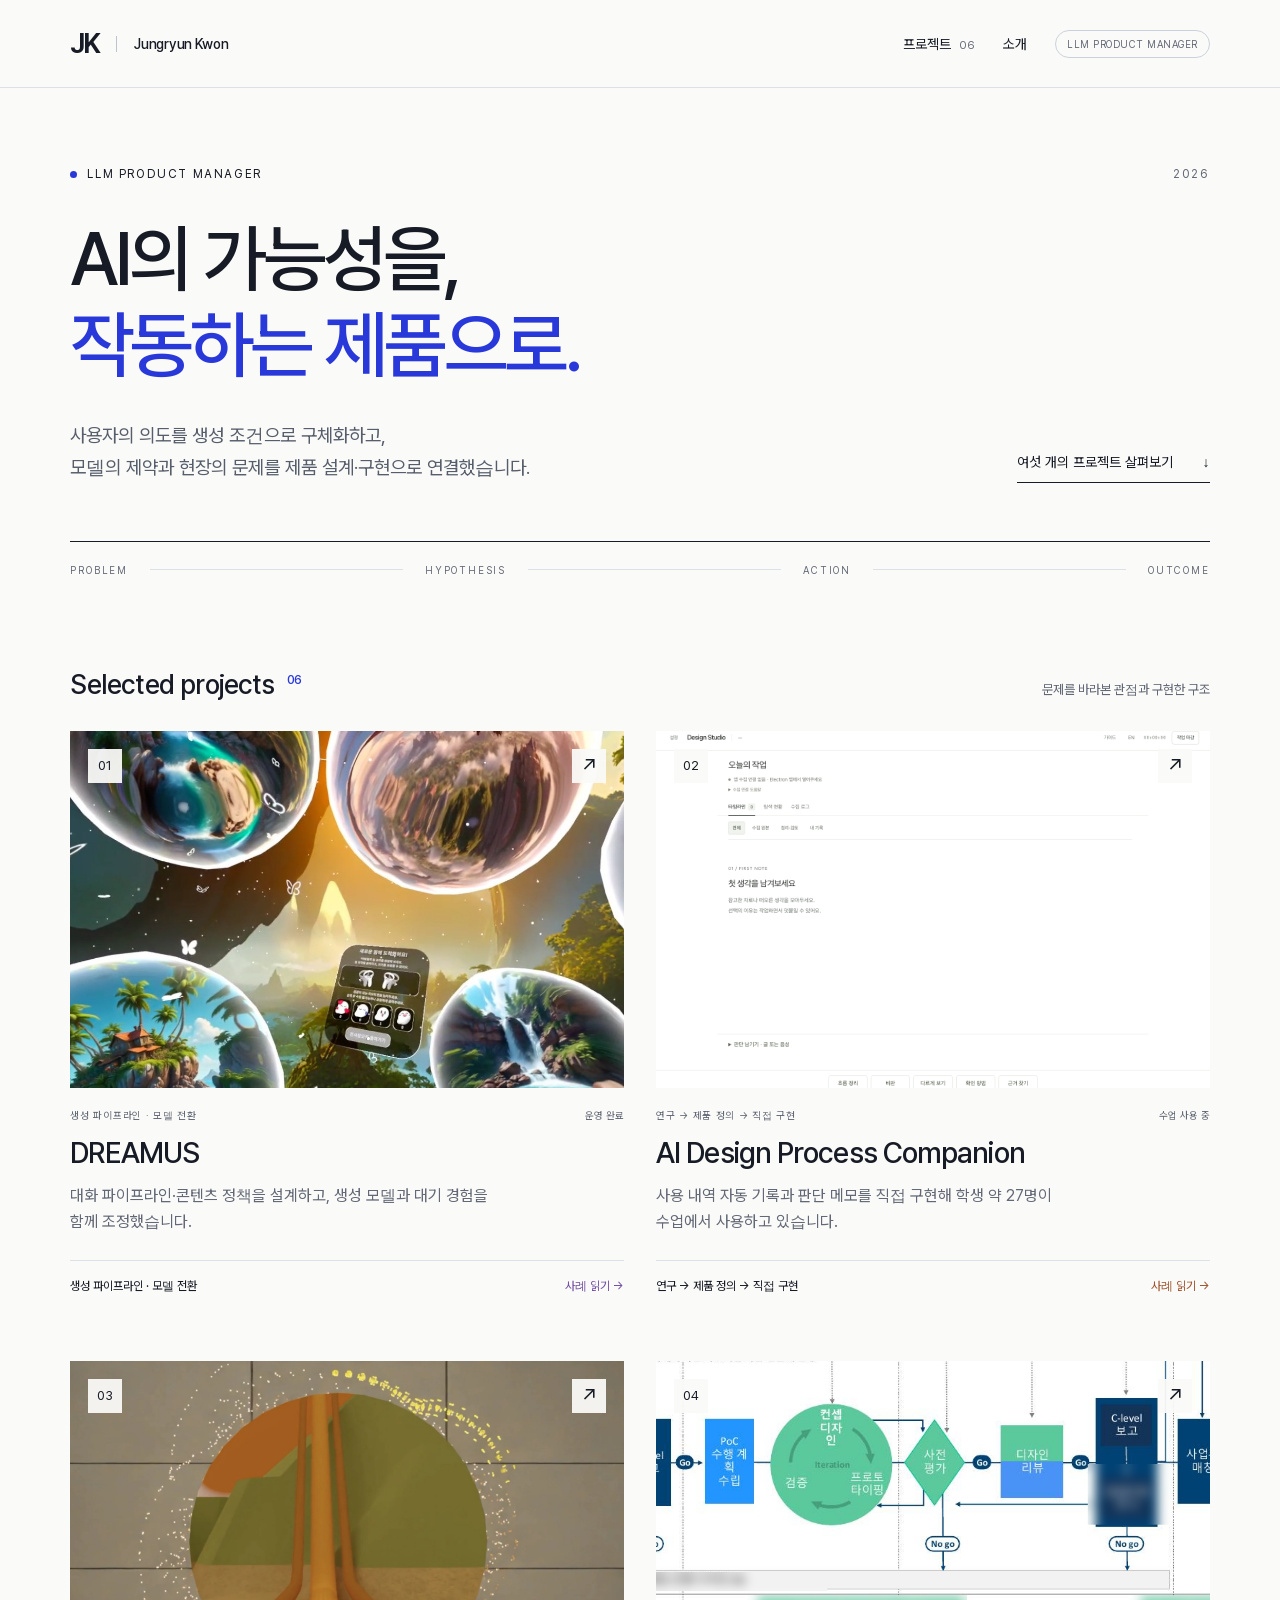
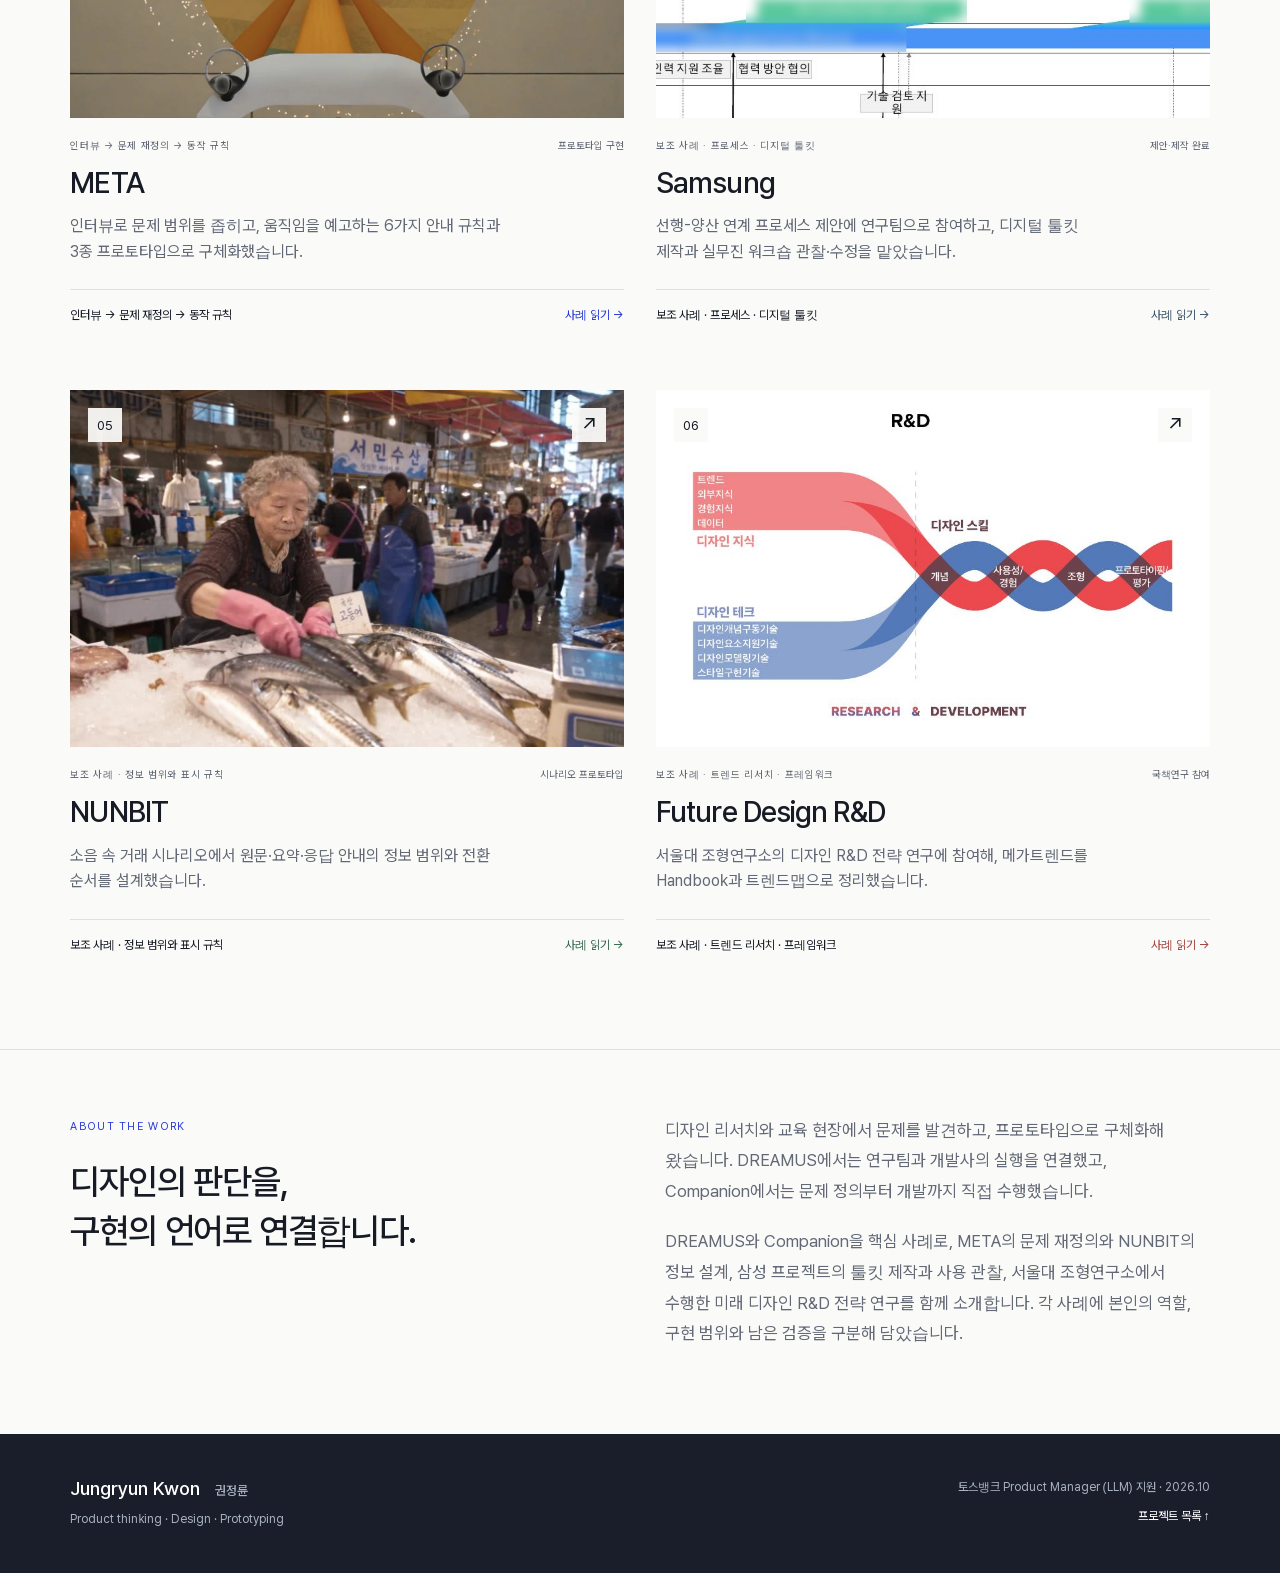
==== commit 40004a74: "Publish updated LLM PM portfolio with Samsung and research cases" ====
--- a/toss-pm/index.html
+++ b/toss-pm/index.html
@@ -1,2 +1,2 @@
 <!DOCTYPE html>
-<html lang="ko"><head><meta charset="utf-8"><meta name="viewport" content="width=device-width,initial-scale=1"><meta name="description" content="권정륜의 제품 문제해결 포트폴리오. META, DREAMUS, NUNBIT, AI Design Process Companion의 문제와 설계, 구현을 소개합니다."><title>Product Case Studies — Jungryun Kwon</title><link rel="icon" href="assets/favicon.svg"><link rel="stylesheet" href="styles.css?v=20260928-job"><script src="app.js" defer></script></head><body><a class="skip" href="#main">본문으로 이동</a><header class="site-header"><a class="brand" href="index.html" aria-label="권정륜 포트폴리오 홈">JK<span>Jungryun Kwon</span></a><nav aria-label="주 메뉴"><a href="index.html#projects">프로젝트 <span>04</span></a><a href="index.html#approach">소개</a><span class="draft">WORKING DRAFT</span></nav></header><main id="main"><section class="home-hero"><div class="hero-kicker"><span class="status-dot"></span>PRODUCT CASE STUDIES <span>2026</span></div><h1>복잡한 문제를,<br><em>실행 가능한 구조로.</em></h1><div class="hero-bottom"><p>VR·AI 프로젝트를 제안부터 완료까지 PM으로 이끌고,<br>전체 경험 시나리오를 팀의 제작 요구사항으로 구체화해 왔습니다.</p><a href="#projects" class="text-link">네 개의 프로젝트 살펴보기 <span>↓</span></a></div><div class="hero-rule"><span>PROBLEM</span><i></i><span>HYPOTHESIS</span><i></i><span>ACTION</span><i></i><span>OUTCOME</span></div></section><section id="projects" class="projects"><div class="section-heading"><h2>Selected projects<span>04</span></h2><p>문제를 바라본 관점과 구현한 구조</p></div><div class="project-grid"><a class="project-card blue" href="meta.html"><div class="card-visual"><img src="assets/meta.jpg" alt="META 프로젝트 결과 이미지" loading="lazy"><span class="card-index">01</span><span class="card-arrow" aria-hidden="true">↗</span></div><div class="card-meta"><span>VR · EXPERIENCE STRUCTURE</span><span>프로토타입 구현</span></div><h3>META</h3><p>다양한 VR 콘텐츠의 차이를 공통 기준과 실행 가능한 동작 규칙으로 정리했습니다.</p><div class="card-bottom">공통 기준의 설계 <span>사례 읽기 →</span></div></a><a class="project-card purple" href="dreamus.html"><div class="card-visual"><img src="assets/dreamus.jpg" alt="DREAMUS 프로젝트 결과 이미지" loading="lazy"><span class="card-index">02</span><span class="card-arrow" aria-hidden="true">↗</span></div><div class="card-meta"><span>AI × VR · CROSS-FUNCTIONAL WORK</span><span>VR 결과물 제작</span></div><h3>DREAMUS</h3><p>제안부터 완료까지 PM으로 참여 경험을 설계하고, 10인 팀의 제작 요구사항을 연결했습니다.</p><div class="card-bottom">경험과 실행의 연결 <span>사례 읽기 →</span></div></a><a class="project-card green" href="nunbit.html"><div class="card-visual"><img src="assets/nunbit.jpg" alt="NUNBIT 프로젝트 결과 이미지" loading="lazy"><span class="card-index">03</span><span class="card-arrow" aria-hidden="true">↗</span></div><div class="card-meta"><span>CONVERSATION · PRODUCT SCOPE</span><span>시나리오 프로토타입</span></div><h3>NUNBIT</h3><p>소음 속 거래에서 어떤 정보를 언제 보여줄지 프로토타입으로 구체화했습니다.</p><div class="card-bottom">맥락에 맞는 제품 동작 <span>사례 읽기 →</span></div></a><a class="project-card orange" href="companion.html"><div class="card-visual"><div class="ai-art" aria-label="원본에서 제안, 판단, 기록으로 이어지는 제품 구조"><span class="ai-overline">DESIGN PROCESS COMPANION</span><div class="ai-paper back"><span>AI 제안</span><i></i><i></i><div>기록 · 비판 · 대안</div></div><div class="ai-paper front"><span>나의 판단</span><strong>왜 이 안을<br>선택했나요?</strong><div class="choice"><b>채택</b><span>보류</span><span>폐기</span></div><small>선택의 이유를 기록으로.</small></div><div class="ai-caption">INPUT → SUGGESTION → DECISION</div></div><span class="card-index">04</span><span class="card-arrow" aria-hidden="true">↗</span></div><div class="card-meta"><span>AI PRODUCT · IN PROGRESS</span><span>진행 중</span></div><h3>AI Design Process Companion</h3><p>교육 현장에서 흩어지는 판단과 기록을 연결하는 제품 구조를 구상하고 있습니다.</p><div class="card-bottom">진행 중인 문제 탐색 <span>사례 읽기 →</span></div></a></div></section><section id="approach" class="approach"><div><span class="eyebrow">ABOUT THE WORK</span><h2>디자인의 판단을,<br>구현의 언어로 연결합니다.</h2></div><div class="approach-copy"><p>콘텐츠를 분류하는 기준, 사용자가 선택하는 흐름, 팀이 제작할 요구사항을 다뤄 왔습니다. 네 프로젝트는 서로 다른 맥락에서 문제를 구조화하고 결과물로 연결한 경험입니다.</p><p>완성한 산출물과 검증된 효과를 구분합니다. 진행 중인 AI 프로젝트에서는 제품 구조와 앞으로 확인할 질문을 함께 제시합니다.</p></div></section></main><footer class="site-footer"><div><strong>Jungryun Kwon <span>권정륜</span></strong><p>Product thinking · Design · Prototyping</p></div><p>지원용 작업본 · 역할 범위와 성과 근거 확인 중<br><a href="index.html#projects">프로젝트 목록 ↑</a></p></footer></body></html>+<html lang="ko"><head><meta charset="utf-8"><meta name="viewport" content="width=device-width,initial-scale=1"><meta name="description" content="권정륜의 LLM PM 포트폴리오. DREAMUS의 생성 파이프라인과 모델 전환, Companion의 제품 설계·구현, META와 NUNBIT의 경험 설계, 삼성 선행디자인 프로세스 툴킷, 미래 디자인 R&D 전략 연구를 소개합니다."><title>LLM Product Manager — 권정륜</title><link rel="icon" href="assets/favicon.svg"><link rel="stylesheet" href="styles.css?v=20261001-llm"><script src="app.js" defer></script></head><body><a class="skip" href="#main">본문으로 이동</a><header class="site-header"><a class="brand" href="index.html" aria-label="권정륜 포트폴리오 홈">JK<span>Jungryun Kwon</span></a><nav aria-label="주 메뉴"><a href="index.html#projects">프로젝트 <span>06</span></a><a href="index.html#approach">소개</a><span class="draft">LLM PRODUCT MANAGER</span></nav></header><main id="main"><section class="home-hero"><div class="hero-kicker"><span class="status-dot"></span>LLM PRODUCT MANAGER <span>2026</span></div><h1>AI의 가능성을,<br><em>작동하는 제품으로.</em></h1><div class="hero-bottom"><p>사용자의 의도를 생성 조건으로 구체화하고,<br>모델의 제약과 현장의 문제를 제품 설계·구현으로 연결했습니다.</p><a href="#projects" class="text-link">여섯 개의 프로젝트 살펴보기 <span>↓</span></a></div><div class="hero-rule"><span>PROBLEM</span><i></i><span>HYPOTHESIS</span><i></i><span>ACTION</span><i></i><span>OUTCOME</span></div></section><section id="projects" class="projects"><div class="section-heading"><h2>Selected projects<span>06</span></h2><p>문제를 바라본 관점과 구현한 구조</p></div><div class="project-grid"><a class="project-card purple" href="dreamus.html"><div class="card-visual"><img src="assets/dreamus.jpg" alt="DREAMUS 프로젝트 결과 이미지" loading="lazy"><span class="card-index">01</span><span class="card-arrow" aria-hidden="true">↗</span></div><div class="card-meta"><span>생성 파이프라인 · 모델 전환</span><span>운영 완료</span></div><h3>DREAMUS</h3><p>대화 파이프라인·콘텐츠 정책을 설계하고, 생성 모델과 대기 경험을 함께 조정했습니다.</p><div class="card-bottom">생성 파이프라인 · 모델 전환<span>사례 읽기 →</span></div></a><a class="project-card orange" href="companion.html"><div class="card-visual"><img src="assets/companion-interface.png" alt="Companion 구현 화면 · 빈 작업 기록 화면" loading="lazy"><span class="card-index">02</span><span class="card-arrow" aria-hidden="true">↗</span></div><div class="card-meta"><span>연구 → 제품 정의 → 직접 구현</span><span>수업 사용 중</span></div><h3>AI Design Process Companion</h3><p>사용 내역 자동 기록과 판단 메모를 직접 구현해 학생 약 27명이 수업에서 사용하고 있습니다.</p><div class="card-bottom">연구 → 제품 정의 → 직접 구현<span>사례 읽기 →</span></div></a><a class="project-card blue" href="meta.html"><div class="card-visual"><img src="assets/meta.jpg" alt="META 프로젝트 결과 이미지" loading="lazy"><span class="card-index">03</span><span class="card-arrow" aria-hidden="true">↗</span></div><div class="card-meta"><span>인터뷰 → 문제 재정의 → 동작 규칙</span><span>프로토타입 구현</span></div><h3>META</h3><p>인터뷰로 문제 범위를 좁히고, 움직임을 예고하는 6가지 안내 규칙과 3종 프로토타입으로 구체화했습니다.</p><div class="card-bottom">인터뷰 → 문제 재정의 → 동작 규칙<span>사례 읽기 →</span></div></a><a class="project-card slate" href="samsung.html"><div class="card-visual"><img src="assets/samsung-thumb.png" alt="삼성 선행디자인 프로세스 다이어그램 이미지" loading="lazy"><span class="card-index">04</span><span class="card-arrow" aria-hidden="true">↗</span></div><div class="card-meta"><span>보조 사례 · 프로세스 · 디지털 툴킷</span><span>제안·제작 완료</span></div><h3>Samsung</h3><p>선행-양산 연계 프로세스 제안에 연구팀으로 참여하고, 디지털 툴킷 제작과 실무진 워크숍 관찰·수정을 맡았습니다.</p><div class="card-bottom">보조 사례 · 프로세스 · 디지털 툴킷<span>사례 읽기 →</span></div></a><a class="project-card green" href="nunbit.html"><div class="card-visual"><img src="assets/nunbit.jpg" alt="NUNBIT 프로젝트 결과 이미지" loading="lazy"><span class="card-index">05</span><span class="card-arrow" aria-hidden="true">↗</span></div><div class="card-meta"><span>보조 사례 · 정보 범위와 표시 규칙</span><span>시나리오 프로토타입</span></div><h3>NUNBIT</h3><p>소음 속 거래 시나리오에서 원문·요약·응답 안내의 정보 범위와 전환 순서를 설계했습니다.</p><div class="card-bottom">보조 사례 · 정보 범위와 표시 규칙<span>사례 읽기 →</span></div></a><a class="project-card brick" href="rnd.html"><div class="card-visual"><img src="assets/rnd-hero.png" alt="미래 디자인 R&D 전략 연구 이미지" loading="lazy"><span class="card-index">06</span><span class="card-arrow" aria-hidden="true">↗</span></div><div class="card-meta"><span>보조 사례 · 트렌드 리서치 · 프레임워크</span><span>국책연구 참여</span></div><h3>Future Design R&D</h3><p>서울대 조형연구소의 디자인 R&D 전략 연구에 참여해, 메가트렌드를 Handbook과 트렌드맵으로 정리했습니다.</p><div class="card-bottom">보조 사례 · 트렌드 리서치 · 프레임워크<span>사례 읽기 →</span></div></a></div></section><section id="approach" class="approach"><div><span class="eyebrow">ABOUT THE WORK</span><h2>디자인의 판단을,<br>구현의 언어로 연결합니다.</h2></div><div class="approach-copy"><p>디자인 리서치와 교육 현장에서 문제를 발견하고, 프로토타입으로 구체화해 왔습니다. DREAMUS에서는 연구팀과 개발사의 실행을 연결했고, Companion에서는 문제 정의부터 개발까지 직접 수행했습니다.</p><p>DREAMUS와 Companion을 핵심 사례로, META의 문제 재정의와 NUNBIT의 정보 설계, 삼성 프로젝트의 툴킷 제작과 사용 관찰, 서울대 조형연구소에서 수행한 미래 디자인 R&D 전략 연구를 함께 소개합니다. 각 사례에 본인의 역할, 구현 범위와 남은 검증을 구분해 담았습니다.</p></div></section></main><footer class="site-footer"><div><strong>Jungryun Kwon <span>권정륜</span></strong><p>Product thinking · Design · Prototyping</p></div><p>토스뱅크 Product Manager (LLM) 지원 · 2026.10<br><a href="index.html#projects">프로젝트 목록 ↑</a></p></footer></body></html>
--- a/toss-pm/styles.css
+++ b/toss-pm/styles.css
@@ -1,5 +1,6 @@
 @font-face{font-family:Portfolio;src:url('assets/font-400.woff2') format('woff2');font-weight:400;font-display:swap}@font-face{font-family:Portfolio;src:url('assets/font-500.woff2') format('woff2');font-weight:500;font-display:swap}@font-face{font-family:Portfolio;src:url('assets/font-650.woff2') format('woff2');font-weight:650;font-display:swap}
-:root{--ink:#171b25;--muted:#626875;--line:#dce0e7;--accent:#2939d9;--paper:#fafaf8;--soft:#f0f2f7}*{box-sizing:border-box}html{scroll-behavior:smooth;scroll-padding-top:100px}body{margin:0;background:var(--paper);color:var(--ink);font-family:Portfolio,-apple-system,BlinkMacSystemFont,'Apple SD Gothic Neo',sans-serif;-webkit-font-smoothing:antialiased}a{color:inherit;text-decoration:none}button,a,summary{-webkit-tap-highlight-color:transparent}a:focus-visible,button:focus-visible,video:focus-visible{outline:3px solid var(--accent);outline-offset:6px}img,video{max-width:100%}h1,h2,h3,p,figure{margin:0}h1,h2,h3{word-break:keep-all}p{word-break:keep-all;overflow-wrap:break-word}::selection{background:#d9ddff}.skip{position:fixed;top:-80px;left:12px;background:#fff;padding:12px;z-index:10}.skip:focus{top:12px}.site-header{height:88px;border-bottom:1px solid var(--line);display:flex;align-items:center;justify-content:space-between;padding:0 5.5%;background:var(--paper);position:relative;z-index:3}.brand{font-size:27px;font-weight:650;letter-spacing:-2px;display:flex;align-items:center;gap:17px}.brand>span{font-size:14px;font-weight:500;letter-spacing:-.3px;border-left:1px solid #bec3ce;padding-left:17px}.site-header nav{display:flex;gap:28px;align-items:center;font-size:14px}.site-header nav a span{font-size:11px;color:var(--muted);margin-left:4px}.draft{font-size:10px;letter-spacing:1.2px;border:1px solid #cbd1db;border-radius:20px;padding:7px 11px;color:var(--muted)}main{max-width:1440px;margin:auto}.home-hero{padding:79px 5.5% 0}.hero-kicker{display:flex;align-items:center;gap:10px;font-size:12px;letter-spacing:1.6px}.hero-kicker>span:last-child{margin-left:auto;color:var(--muted)}.status-dot{height:7px;width:7px;border-radius:50%;background:var(--accent)}.home-hero h1{font-size:clamp(48px,5.8vw,82px);font-weight:500;line-height:1.16;letter-spacing:-4px;margin:35px 0 32px}.home-hero h1 em{font-style:normal;color:var(--accent)}.hero-bottom{display:flex;justify-content:space-between;align-items:flex-end;gap:24px}.hero-bottom>p{font-size:19px;line-height:1.65;color:#565e6b}.text-link{font-size:14px;display:flex;gap:30px;border-bottom:1px solid var(--ink);padding:12px 0;white-space:nowrap}.hero-rule{display:flex;align-items:center;gap:22px;margin-top:58px;padding:22px 0;border-top:1px solid var(--ink);font-size:10px;letter-spacing:1.8px;color:var(--muted)}.hero-rule i{height:1px;background:var(--line);flex:1}.projects{padding:70px 5.5% 95px}.section-heading{display:flex;justify-content:space-between;align-items:baseline;margin-bottom:30px}.section-heading h2{font-size:27px;font-weight:500;letter-spacing:-.8px}.section-heading h2 span{font-size:13px;color:var(--accent);margin-left:13px;vertical-align:super}.section-heading>p{font-size:13px;color:var(--muted)}.project-grid{display:grid;grid-template-columns:1fr 1fr;gap:66px 32px}.project-card{display:block}.card-visual{position:relative;aspect-ratio:1.55;overflow:hidden;background:#e3e5ec}.card-visual>img{width:100%;height:100%;object-fit:cover;transition:transform .4s}.project-card:hover .card-visual>img{transform:scale(1.025)}.card-index,.card-arrow{position:absolute;top:18px;z-index:1;background:rgba(250,250,248,.94);display:grid;place-items:center;width:34px;height:34px;font-size:13px}.card-index{left:18px}.card-arrow{right:18px;font-size:20px}.card-meta{display:flex;justify-content:space-between;gap:16px;font-size:10px;letter-spacing:.7px;color:var(--muted);margin:21px 0 12px}.card-meta>span:last-child{letter-spacing:0;white-space:nowrap}.project-card h3{font-size:29px;font-weight:500;letter-spacing:-.9px;line-height:1.25}.project-card>p{font-size:16px;color:var(--muted);line-height:1.6;margin-top:12px;max-width:440px}.card-bottom{display:flex;justify-content:space-between;border-top:1px solid var(--line);padding-top:17px;margin-top:25px;font-size:12px}.card-bottom>span{color:var(--accent)}.approach{border-top:1px solid var(--line);padding:65px 5.5% 85px;display:grid;grid-template-columns:1fr 1fr;gap:50px}.eyebrow{font-size:11px;letter-spacing:1.3px;color:var(--accent)}.approach h2{font-size:35px;font-weight:500;line-height:1.4;letter-spacing:-1.2px;margin-top:23px}.approach-copy p{font-size:17px;line-height:1.8;color:var(--muted)}.approach-copy p+p{margin-top:20px}.site-footer{background:#191e2a;color:#fff;padding:43px 5.5%;display:flex;justify-content:space-between;gap:30px}.site-footer strong{font-size:19px;font-weight:500}.site-footer strong span{font-size:13px;margin-left:10px;color:#aab2c2}.site-footer p{font-size:12px;color:#aab2c2;line-height:1.8;margin-top:9px}.site-footer>p{text-align:right;margin:0}.site-footer a{display:inline-block;margin-top:8px;color:#fff}.purple{--accent:#7250a4}.green{--accent:#376951}.orange{--accent:#a1532d}.case-hero{padding:38px 8% 48px}.back-link{font-size:12px;color:var(--muted);display:inline-block;margin-bottom:52px}.case-kicker{display:flex;justify-content:space-between;gap:20px;font-size:12px;letter-spacing:.6px;color:var(--accent)}.case-kicker>span:last-child{color:var(--muted);letter-spacing:0}.case-hero h1{font-size:clamp(42px,4.6vw,66px);font-weight:500;line-height:1.22;letter-spacing:-2.8px;margin-top:26px}.case-intro{font-size:20px;line-height:1.6;max-width:690px;color:var(--muted);margin-top:27px}.role{display:flex;align-items:baseline;gap:32px;border-top:1px solid var(--line);padding-top:23px;margin-top:36px}.role>span{font-size:10px;letter-spacing:1px;color:var(--muted);white-space:nowrap}.role>p{font-size:14px;line-height:1.6}.case-cover{margin:0 5.5%;height:400px;overflow:hidden;background:#e6e8ed}.case-cover>img{width:100%;height:100%;object-fit:cover;object-position:center 48%}.case-layout{padding:76px 8% 60px;display:grid;grid-template-columns:185px minmax(0,1fr);gap:65px}.case-nav{position:sticky;top:35px;align-self:start;display:flex;flex-direction:column;gap:17px}.case-nav>span{font-size:10px;letter-spacing:1px;color:var(--accent);margin-bottom:13px}.case-nav>a{font-size:12px;color:var(--muted);transition:color .2s}.case-nav>a.active{color:var(--accent);font-weight:650}.case-nav .back-small{margin-top:20px;padding-top:20px;border-top:1px solid var(--line);font-size:11px}.case-section{padding-bottom:64px;margin-bottom:55px;border-bottom:1px solid var(--line)}.case-section:last-child{margin-bottom:0;border-bottom:0;padding-bottom:0}.chapter-label{font-size:10px;color:var(--accent);letter-spacing:1.7px;margin-bottom:20px}.case-section h2{font-size:36px;line-height:1.35;font-weight:500;letter-spacing:-1.1px;margin-bottom:24px}.case-section>p{font-size:17px;line-height:1.85;color:#535c6a;margin:20px 0}.case-section>.lead{font-size:19px;color:#343c4a}.split{display:grid;grid-template-columns:1fr 1fr;gap:26px;margin:32px 0}.split>div{border-top:1px solid #b9c1ce;padding-top:19px}.split h3{font-size:17px;font-weight:500;margin-bottom:12px}.split p{font-size:15px;color:var(--muted);line-height:1.9}.note{border-left:3px solid var(--accent);background:#f0f1f4;padding:23px 26px;margin:30px 0}.note>span{font-size:11px;color:var(--accent);font-weight:500}.note>p{font-size:17px;line-height:1.8;margin-top:12px}.case-section>.fine{font-size:12px;color:var(--muted);line-height:1.7}.flow{display:grid;grid-template-columns:repeat(3,1fr);margin:30px 0;gap:17px}.flow>div{padding:20px 0;border-top:1px solid var(--accent)}.flow>div>span{display:block;font-size:11px;color:var(--accent);margin-bottom:20px}.flow strong{font-size:17px;font-weight:500;display:block}.flow p{font-size:13px;color:var(--muted);line-height:1.65;margin-top:10px}.media{margin:32px 0 5px}.media video{width:100%;display:block;background:#12151c;aspect-ratio:16/9}.media figcaption{font-size:11px;color:var(--muted);margin-top:10px;line-height:1.5}.outcomes{display:grid;grid-template-columns:1fr 1fr;border-top:1px solid var(--ink);margin:32px 0;gap:28px}.outcomes>div{padding:23px 0}.outcomes span{font-size:10px;color:var(--accent);letter-spacing:1px;display:block}.outcomes strong{display:block;font-size:28px;font-weight:500;margin:16px 0 10px;letter-spacing:-.8px}.outcomes p{font-size:14px;line-height:1.75;color:var(--muted)}.table-wrap{overflow-x:auto;margin:30px 0}table{width:100%;border-collapse:collapse;font-size:13px;text-align:left;min-width:490px}th{font-size:11px;font-weight:500;color:var(--muted);border-top:1px solid var(--ink)}td,th{padding:18px 12px 18px 0;border-bottom:1px solid var(--line);line-height:1.65}td:first-child{color:var(--accent);white-space:nowrap}.type-spec{padding:32px;background:#26312d;color:#fff;margin:30px 0}.type-spec>span{font-size:11px;letter-spacing:.4px;color:#adbbb4}.type-spec>p{font-size:22px;color:#c1cdc6;margin:17px 0 32px;line-height:1.6}.type-spec>strong{display:block;font-size:38px;letter-spacing:-1px;margin-top:18px;font-weight:650}.external-link{display:block;border:1px solid var(--line);padding:23px;color:var(--accent);font-size:17px;margin:28px 0}.external-link small{display:block;color:var(--muted);font-size:12px;margin-top:9px}.principles{display:grid;grid-template-columns:repeat(3,1fr);gap:20px;margin:33px 0}.principles article{border-top:1px solid var(--accent);padding-top:20px}.principles span{font-size:11px;color:var(--accent)}.principles h3{font-size:17px;font-weight:500;margin:19px 0 12px}.principles p{font-size:14px;color:var(--muted);line-height:1.7}.role-strip{display:flex;gap:8px;flex-wrap:wrap;margin-top:30px}.role-strip span{border:1px solid #d4bcae;background:#f3ebe5;color:#8f4e30;padding:10px 15px;font-size:13px}.questions p{padding:22px 0;border-top:1px solid var(--line);font-size:17px;line-height:1.7;display:flex;gap:18px}.questions span{color:var(--accent);font-size:12px}.next-case{margin:0 8% 65px;border-top:1px solid var(--ink);display:block;padding-top:25px}.next-case>span{font-size:10px;letter-spacing:1px;color:var(--muted)}.next-case>strong{display:flex;justify-content:space-between;font-size:35px;font-weight:500;margin-top:17px;letter-spacing:-.9px}.next-case b{font-weight:400}.ai-art{height:100%;width:100%;position:relative;background:#e6dbcb;overflow:hidden;isolation:isolate}.ai-art:before{content:'';position:absolute;inset:0;background:linear-gradient(135deg,#f3ece0 0%,transparent 70%)}.ai-overline{position:absolute;top:9%;left:8%;font-size:9px;letter-spacing:1.6px;color:#786854}.ai-paper{position:absolute;border:1px solid #c9bdad;background:#f7f4ed;border-radius:4px;box-shadow:10px 16px 30px #524b4015;padding:22px;width:43%;height:69%;top:19%;left:18%;transform:rotate(-8deg)}.ai-paper>span{font-size:11px;color:#837563}.ai-paper i{display:block;height:5px;width:85%;background:#d9d1c4;margin-top:17px}.ai-paper i+i{width:65%;margin-top:10px}.ai-paper>div{font-size:11px;color:#837563;margin-top:25px}.ai-paper.front{left:40%;top:20%;transform:rotate(5deg);height:69%;background:#faf8f3}.ai-paper strong{display:block;font-size:23px;letter-spacing:-.7px;line-height:1.35;margin-top:16px;font-weight:500}.ai-paper .choice{display:flex;gap:9px;font-size:10px;margin-top:17px;align-items:center}.choice b{background:#a55d38;color:#fff;padding:6px 10px;border-radius:3px;font-weight:500}.ai-paper small{font-size:9px;color:#928675;display:block;margin-top:14px}.ai-caption{position:absolute;bottom:5%;left:8%;font-size:8px;letter-spacing:1px;color:#786854}.case-cover .ai-art .ai-paper{width:280px;height:290px;top:15%;left:32%}.case-cover .ai-art .front{left:48%;top:13%}.case-cover .ai-paper strong{font-size:31px}.case-cover .ai-paper .choice{margin-top:28px}.case-cover .ai-paper small{margin-top:23px}
+:root{--ink:#171b25;--muted:#626875;--line:#dce0e7;--accent:#2939d9;--paper:#fafaf8;--soft:#f0f2f7}*{box-sizing:border-box}html{scroll-behavior:smooth;scroll-padding-top:100px}body{margin:0;background:var(--paper);color:var(--ink);font-family:Portfolio,-apple-system,BlinkMacSystemFont,'Apple SD Gothic Neo',sans-serif;-webkit-font-smoothing:antialiased}a{color:inherit;text-decoration:none}button,a,summary{-webkit-tap-highlight-color:transparent}a:focus-visible,button:focus-visible,video:focus-visible{outline:3px solid var(--accent);outline-offset:6px}img,video{max-width:100%}h1,h2,h3,p,figure{margin:0}h1,h2,h3{word-break:keep-all}p{word-break:keep-all;overflow-wrap:break-word}::selection{background:#d9ddff}.skip{position:fixed;top:-80px;left:12px;background:#fff;padding:12px;z-index:10}.skip:focus{top:12px}.site-header{height:88px;border-bottom:1px solid var(--line);display:flex;align-items:center;justify-content:space-between;padding:0 5.5%;background:var(--paper);position:relative;z-index:3}.brand{font-size:27px;font-weight:650;letter-spacing:-2px;display:flex;align-items:center;gap:17px}.brand>span{font-size:14px;font-weight:500;letter-spacing:-.3px;border-left:1px solid #bec3ce;padding-left:17px}.site-header nav{display:flex;gap:28px;align-items:center;font-size:14px}.site-header nav a span{font-size:11px;color:var(--muted);margin-left:4px}.draft{font-size:10px;letter-spacing:1.2px;border:1px solid #cbd1db;border-radius:20px;padding:7px 11px;color:var(--muted)}main{max-width:1440px;margin:auto}.home-hero{padding:79px 5.5% 0}.hero-kicker{display:flex;align-items:center;gap:10px;font-size:12px;letter-spacing:1.6px}.hero-kicker>span:last-child{margin-left:auto;color:var(--muted)}.status-dot{height:7px;width:7px;border-radius:50%;background:var(--accent)}.home-hero h1{font-size:clamp(48px,5.8vw,82px);font-weight:500;line-height:1.16;letter-spacing:-4px;margin:35px 0 32px}.home-hero h1 em{font-style:normal;color:var(--accent)}.hero-bottom{display:flex;justify-content:space-between;align-items:flex-end;gap:24px}.hero-bottom>p{font-size:19px;line-height:1.65;color:#565e6b}.text-link{font-size:14px;display:flex;gap:30px;border-bottom:1px solid var(--ink);padding:12px 0;white-space:nowrap}.hero-rule{display:flex;align-items:center;gap:22px;margin-top:58px;padding:22px 0;border-top:1px solid var(--ink);font-size:10px;letter-spacing:1.8px;color:var(--muted)}.hero-rule i{height:1px;background:var(--line);flex:1}.projects{padding:70px 5.5% 95px}.section-heading{display:flex;justify-content:space-between;align-items:baseline;margin-bottom:30px}.section-heading h2{font-size:27px;font-weight:500;letter-spacing:-.8px}.section-heading h2 span{font-size:13px;color:var(--accent);margin-left:13px;vertical-align:super}.section-heading>p{font-size:13px;color:var(--muted)}.project-grid{display:grid;grid-template-columns:1fr 1fr;gap:66px 32px}.project-card{display:block}.card-visual{position:relative;aspect-ratio:1.55;overflow:hidden;background:#e3e5ec}.card-visual>img{width:100%;height:100%;object-fit:cover;transition:transform .4s}.project-card:hover .card-visual>img{transform:scale(1.025)}.card-index,.card-arrow{position:absolute;top:18px;z-index:1;background:rgba(250,250,248,.94);display:grid;place-items:center;width:34px;height:34px;font-size:13px}.card-index{left:18px}.card-arrow{right:18px;font-size:20px}.card-meta{display:flex;justify-content:space-between;gap:16px;font-size:10px;letter-spacing:.7px;color:var(--muted);margin:21px 0 12px}.card-meta>span:last-child{letter-spacing:0;white-space:nowrap}.project-card h3{font-size:29px;font-weight:500;letter-spacing:-.9px;line-height:1.25}.project-card>p{font-size:16px;color:var(--muted);line-height:1.6;margin-top:12px;max-width:440px}.card-bottom{display:flex;justify-content:space-between;border-top:1px solid var(--line);padding-top:17px;margin-top:25px;font-size:12px}.card-bottom>span{color:var(--accent)}.approach{border-top:1px solid var(--line);padding:65px 5.5% 85px;display:grid;grid-template-columns:1fr 1fr;gap:50px}.eyebrow{font-size:11px;letter-spacing:1.3px;color:var(--accent)}.approach h2{font-size:35px;font-weight:500;line-height:1.4;letter-spacing:-1.2px;margin-top:23px}.approach-copy p{font-size:17px;line-height:1.8;color:var(--muted)}.approach-copy p+p{margin-top:20px}.site-footer{background:#191e2a;color:#fff;padding:43px 5.5%;display:flex;justify-content:space-between;gap:30px}.site-footer strong{font-size:19px;font-weight:500}.site-footer strong span{font-size:13px;margin-left:10px;color:#aab2c2}.site-footer p{font-size:12px;color:#aab2c2;line-height:1.8;margin-top:9px}.site-footer>p{text-align:right;margin:0}.site-footer a{display:inline-block;margin-top:8px;color:#fff}.purple{--accent:#7250a4}.green{--accent:#376951}.orange{--accent:#a1532d}.slate{--accent:#3f5368}
+.brick{--accent:#a4443f}.case-hero{padding:38px 8% 48px}.back-link{font-size:12px;color:var(--muted);display:inline-block;margin-bottom:52px}.case-kicker{display:flex;justify-content:space-between;gap:20px;font-size:12px;letter-spacing:.6px;color:var(--accent)}.case-kicker>span:last-child{color:var(--muted);letter-spacing:0}.case-hero h1{font-size:clamp(42px,4.6vw,66px);font-weight:500;line-height:1.22;letter-spacing:-2.8px;margin-top:26px}.case-intro{font-size:20px;line-height:1.6;max-width:690px;color:var(--muted);margin-top:27px}.role{display:flex;align-items:baseline;gap:32px;border-top:1px solid var(--line);padding-top:23px;margin-top:36px}.role>span{font-size:10px;letter-spacing:1px;color:var(--muted);white-space:nowrap}.role>p{font-size:14px;line-height:1.6}.case-cover{margin:0 5.5%;height:400px;overflow:hidden;background:#e6e8ed}.case-cover>img{width:100%;height:100%;object-fit:cover;object-position:center 48%}.case-layout{padding:76px 8% 60px;display:grid;grid-template-columns:185px minmax(0,1fr);gap:65px}.case-nav{position:sticky;top:35px;align-self:start;display:flex;flex-direction:column;gap:17px}.case-nav>span{font-size:10px;letter-spacing:1px;color:var(--accent);margin-bottom:13px}.case-nav>a{font-size:12px;color:var(--muted);transition:color .2s}.case-nav>a.active{color:var(--accent);font-weight:650}.case-nav .back-small{margin-top:20px;padding-top:20px;border-top:1px solid var(--line);font-size:11px}.case-section{padding-bottom:64px;margin-bottom:55px;border-bottom:1px solid var(--line)}.case-section:last-child{margin-bottom:0;border-bottom:0;padding-bottom:0}.chapter-label{font-size:10px;color:var(--accent);letter-spacing:1.7px;margin-bottom:20px}.case-section h2{font-size:36px;line-height:1.35;font-weight:500;letter-spacing:-1.1px;margin-bottom:24px}.case-section>p{font-size:17px;line-height:1.85;color:#535c6a;margin:20px 0}.case-section>.lead{font-size:19px;color:#343c4a}.split{display:grid;grid-template-columns:1fr 1fr;gap:26px;margin:32px 0}.split>div{border-top:1px solid #b9c1ce;padding-top:19px}.split h3{font-size:17px;font-weight:500;margin-bottom:12px}.split p{font-size:15px;color:var(--muted);line-height:1.9}.note{border-left:3px solid var(--accent);background:#f0f1f4;padding:23px 26px;margin:30px 0}.note>span{font-size:11px;color:var(--accent);font-weight:500}.note>p{font-size:17px;line-height:1.8;margin-top:12px}.case-section>.fine{font-size:12px;color:var(--muted);line-height:1.7}.flow{display:grid;grid-template-columns:repeat(3,1fr);margin:30px 0;gap:17px}.flow>div{padding:20px 0;border-top:1px solid var(--accent)}.flow>div>span{display:block;font-size:11px;color:var(--accent);margin-bottom:20px}.flow strong{font-size:17px;font-weight:500;display:block}.flow p{font-size:13px;color:var(--muted);line-height:1.65;margin-top:10px}.media{margin:32px 0 5px}.media video{width:100%;display:block;background:#12151c;aspect-ratio:16/9}.media figcaption{font-size:11px;color:var(--muted);margin-top:10px;line-height:1.5}.outcomes{display:grid;grid-template-columns:1fr 1fr;border-top:1px solid var(--ink);margin:32px 0;gap:28px}.outcomes>div{padding:23px 0}.outcomes span{font-size:10px;color:var(--accent);letter-spacing:1px;display:block}.outcomes strong{display:block;font-size:28px;font-weight:500;margin:16px 0 10px;letter-spacing:-.8px}.outcomes p{font-size:14px;line-height:1.75;color:var(--muted)}.table-wrap{overflow-x:auto;margin:30px 0}table{width:100%;border-collapse:collapse;font-size:13px;text-align:left;min-width:490px}th{font-size:11px;font-weight:500;color:var(--muted);border-top:1px solid var(--ink)}td,th{padding:18px 12px 18px 0;border-bottom:1px solid var(--line);line-height:1.65}td:first-child{color:var(--accent);white-space:nowrap}.type-spec{padding:32px;background:#26312d;color:#fff;margin:30px 0}.type-spec>span{font-size:11px;letter-spacing:.4px;color:#adbbb4}.type-spec>p{font-size:22px;color:#c1cdc6;margin:17px 0 32px;line-height:1.6}.type-spec>strong{display:block;font-size:38px;letter-spacing:-1px;margin-top:18px;font-weight:650}.external-link{display:block;border:1px solid var(--line);padding:23px;color:var(--accent);font-size:17px;margin:28px 0}.external-link small{display:block;color:var(--muted);font-size:12px;margin-top:9px}.principles{display:grid;grid-template-columns:repeat(3,1fr);gap:20px;margin:33px 0}.principles article{border-top:1px solid var(--accent);padding-top:20px}.principles span{font-size:11px;color:var(--accent)}.principles h3{font-size:17px;font-weight:500;margin:19px 0 12px}.principles p{font-size:14px;color:var(--muted);line-height:1.7}.role-strip{display:flex;gap:8px;flex-wrap:wrap;margin-top:30px}.role-strip span{border:1px solid #d4bcae;background:#f3ebe5;color:#8f4e30;padding:10px 15px;font-size:13px}.questions p{padding:22px 0;border-top:1px solid var(--line);font-size:17px;line-height:1.7;display:flex;gap:18px}.questions span{color:var(--accent);font-size:12px}.next-case{margin:0 8% 65px;border-top:1px solid var(--ink);display:block;padding-top:25px}.next-case>span{font-size:10px;letter-spacing:1px;color:var(--muted)}.next-case>strong{display:flex;justify-content:space-between;font-size:35px;font-weight:500;margin-top:17px;letter-spacing:-.9px}.next-case b{font-weight:400}.ai-art{height:100%;width:100%;position:relative;background:#e6dbcb;overflow:hidden;isolation:isolate}.ai-art:before{content:'';position:absolute;inset:0;background:linear-gradient(135deg,#f3ece0 0%,transparent 70%)}.ai-overline{position:absolute;top:9%;left:8%;font-size:9px;letter-spacing:1.6px;color:#786854}.ai-paper{position:absolute;border:1px solid #c9bdad;background:#f7f4ed;border-radius:4px;box-shadow:10px 16px 30px #524b4015;padding:22px;width:43%;height:69%;top:19%;left:18%;transform:rotate(-8deg)}.ai-paper>span{font-size:11px;color:#837563}.ai-paper i{display:block;height:5px;width:85%;background:#d9d1c4;margin-top:17px}.ai-paper i+i{width:65%;margin-top:10px}.ai-paper>div{font-size:11px;color:#837563;margin-top:25px}.ai-paper.front{left:40%;top:20%;transform:rotate(5deg);height:69%;background:#faf8f3}.ai-paper strong{display:block;font-size:23px;letter-spacing:-.7px;line-height:1.35;margin-top:16px;font-weight:500}.ai-paper .choice{display:flex;gap:9px;font-size:10px;margin-top:17px;align-items:center}.choice b{background:#a55d38;color:#fff;padding:6px 10px;border-radius:3px;font-weight:500}.ai-paper small{font-size:9px;color:#928675;display:block;margin-top:14px}.ai-caption{position:absolute;bottom:5%;left:8%;font-size:8px;letter-spacing:1px;color:#786854}.case-cover .ai-art .ai-paper{width:280px;height:290px;top:15%;left:32%}.case-cover .ai-art .front{left:48%;top:13%}.case-cover .ai-paper strong{font-size:31px}.case-cover .ai-paper .choice{margin-top:28px}.case-cover .ai-paper small{margin-top:23px}
 @media(min-width:1600px){.site-header,.site-footer{padding-left:calc((100vw - 1280px)/2);padding-right:calc((100vw - 1280px)/2)}}
 @media(max-width:900px){.home-hero{padding-top:55px}.home-hero h1{letter-spacing:-2.5px}.hero-bottom{align-items:flex-start;flex-direction:column}.hero-rule{margin-top:38px}.projects{padding-top:45px}.project-grid{gap:50px 24px}.card-meta{font-size:9px;letter-spacing:0}.project-card h3{font-size:24px}.ai-paper{padding:15px}.ai-paper strong{font-size:20px}.ai-paper small{display:none}.case-layout{grid-template-columns:1fr;gap:38px;padding:40px 6%}.case-nav{position:relative;top:0;display:flex;flex-direction:row;flex-wrap:wrap;gap:18px;border-bottom:1px solid var(--line);padding-bottom:20px}.case-nav>span,.case-nav .back-small{display:none}.case-cover{height:340px}.case-hero{padding:30px 6% 40px}.case-section h2{font-size:34px}.approach h2{font-size:29px}}
 @media(max-width:600px){html{scroll-padding-top:25px}.site-header{height:72px;padding:0 6%}.brand{font-size:24px;gap:10px}.brand>span{font-size:11px;padding-left:10px}.site-header nav{gap:15px;font-size:12px}.draft{display:none}.home-hero{padding:44px 6% 0}.hero-kicker{font-size:9px;letter-spacing:1.1px}.home-hero h1{font-size:43px;letter-spacing:-2.4px;margin-top:28px;line-height:1.22}.hero-bottom>p{font-size:15px}.hero-bottom br{display:none}.hero-rule{gap:8px;font-size:8px;letter-spacing:.5px}.projects{padding:40px 6% 60px}.section-heading{align-items:flex-start;gap:12px;flex-direction:column}.section-heading h2{font-size:24px}.section-heading>p{font-size:12px}.project-grid{grid-template-columns:1fr;gap:45px}.card-meta{font-size:9px}.project-card h3{font-size:26px}.project-card>p{font-size:15px}.card-bottom{font-size:11px}.approach{grid-template-columns:1fr;padding:42px 6% 52px;gap:26px}.approach-copy p{font-size:16px}.site-footer{padding:30px 6%;flex-direction:column;gap:25px}.site-footer>p{text-align:left;font-size:11px}.case-hero h1{font-size:37px;letter-spacing:-1.8px}.case-intro{font-size:16px}.case-kicker{font-size:10px}.back-link{margin-bottom:34px}.role{flex-direction:column;gap:12px;margin-top:26px}.role>p{font-size:12px}.case-cover{height:245px;margin:0 6%}.case-section h2{font-size:29px;letter-spacing:-1px}.case-section>.lead{font-size:17px}.case-section>p{font-size:16px}.case-section{padding-bottom:38px;margin-bottom:38px}.split{gap:20px}.split p{font-size:14px}.note{padding:20px}.note>p{font-size:15px}.flow{gap:12px}.flow strong{font-size:15px}.flow p{font-size:12px}.outcomes{gap:16px}.outcomes strong{font-size:24px}.outcomes p{font-size:13px}.type-spec{padding:25px}.type-spec>p{font-size:19px}.type-spec>strong{font-size:30px}.principles{grid-template-columns:1fr;gap:20px}.principles h3{margin:12px 0 8px}.next-case{margin:0 6% 40px}.next-case>strong{font-size:26px}.questions p{font-size:15px}.case-cover .ai-art .ai-paper{width:45%;height:78%;left:18%;top:12%;padding:15px}.case-cover .ai-art .front{left:42%;top:13%}.case-cover .ai-paper strong{font-size:21px}.case-cover .ai-paper .choice{margin-top:17px}.case-cover .ai-art .ai-overline{display:none}.ai-paper strong{font-size:23px}.case-nav>a{font-size:11px}.card-visual{aspect-ratio:1.5}}
@@ -17,6 +18,8 @@
 
 .diagram{margin:34px 0;background:#fff;border:1px solid var(--line)}.diagram>a{display:block;padding:16px}.diagram img{display:block;width:100%;height:auto}.diagram figcaption{display:flex;justify-content:space-between;gap:18px;padding:14px 16px;border-top:1px solid var(--line);font-size:12px;line-height:1.6;color:var(--muted)}.diagram figcaption>a{flex-shrink:0;color:var(--accent)}.diagram-pair{display:grid;grid-template-columns:1fr 1fr;gap:18px}.diagram-pair .diagram{min-width:0}.diagram-pair figcaption{flex-direction:column;gap:8px}@media(max-width:700px){.diagram-pair{grid-template-columns:1fr;gap:0}.diagram>a{padding:6px}.diagram figcaption{font-size:11px;padding:12px;gap:10px}}
 
-.supporting-detail{margin:22px 0;border-top:1px solid var(--line);border-bottom:1px solid var(--line);padding:0 0 0}.supporting-detail summary{cursor:pointer;font-size:14px;font-weight:500;padding:17px 0;color:var(--accent)}.supporting-detail>div{padding:4px 0 22px}.supporting-detail p{font-size:15px;line-height:1.85;color:var(--muted);margin:12px 0}.supporting-detail summary:focus-visible{outline:2px solid var(--accent);outline-offset:4px}.visual-takeaway{font-size:19px!important;font-weight:500;color:var(--ink)!important;line-height:1.6!important;margin:20px 0}.visual-steps{display:flex;align-items:center;justify-content:space-between;gap:14px;background:#f0f2f7;padding:28px 20px;margin:24px 0}.visual-steps span{font-size:17px;line-height:1.6}.visual-steps b{display:block;font-size:12px;font-weight:500;color:var(--accent);margin-bottom:8px}.visual-steps i{font-style:normal;color:var(--muted)}.diagram{margin:26px 0}.diagram-canvas{overflow-x:auto}.diagram-canvas img{min-width:560px}.diagram-pair .diagram-canvas img{min-width:0}@media(min-width:1000px){.case-layout{grid-template-columns:160px minmax(0,1fr);gap:36px;padding-left:5.5%;padding-right:5.5%}}@media(max-width:600px){.visual-steps{gap:8px;padding:20px 12px}.visual-steps span{font-size:14px}.diagram figcaption span::after{content:' · 좌우로 밀어 보기';color:var(--muted)}}
+.supporting-detail{margin:22px 0;border-top:1px solid var(--line);border-bottom:1px solid var(--line);padding:0 0 0}.supporting-detail summary{cursor:pointer;font-size:14px;font-weight:500;padding:17px 0;color:var(--accent)}.supporting-detail>div{padding:4px 0 22px}.supporting-detail p{font-size:15px;line-height:1.85;color:var(--muted);margin:12px 0}.supporting-detail summary:focus-visible{outline:2px solid var(--accent);outline-offset:4px}.visual-takeaway{font-size:19px!important;font-weight:500;color:var(--ink)!important;line-height:1.6!important;margin:20px 0}.visual-steps{display:flex;align-items:center;justify-content:space-between;gap:14px;background:#f0f2f7;padding:28px 20px;margin:24px 0}.visual-steps span{font-size:17px;line-height:1.6}.visual-steps b{display:block;font-size:12px;font-weight:500;color:var(--accent);margin-bottom:8px}.visual-steps i{font-style:normal;color:var(--muted)}.diagram{margin:26px 0}.diagram-canvas{overflow-x:auto}.diagram-canvas img{min-width:560px}.diagram-pair .diagram-canvas img{min-width:0}.role-shots{display:grid;grid-template-columns:1fr 1fr;gap:20px;margin:30px 0}.role-shots figure{margin:0}.role-shots img{width:100%;display:block;border:1px solid var(--line)}.role-shots figcaption{font-size:13px;line-height:1.7;color:var(--muted);margin-top:10px}.role-shots figcaption strong{color:var(--ink);font-weight:500}@media(max-width:700px){.role-shots{grid-template-columns:1fr}}@media(min-width:1000px){.case-layout{grid-template-columns:160px minmax(0,1fr);gap:36px;padding-left:5.5%;padding-right:5.5%}}@media(max-width:600px){.visual-steps{gap:8px;padding:20px 12px}.visual-steps span{font-size:14px}.diagram figcaption span::after{content:' · 좌우로 밀어 보기';color:var(--muted)}}
 
 .case-brief{display:grid;grid-template-columns:1fr 1fr;gap:0 28px;margin:28px 0}.case-brief>div{padding:20px 0;border-top:1px solid var(--line)}.case-brief span{font-size:12px;color:var(--accent);font-weight:500}.case-brief p{font-size:16px;line-height:1.75;margin-top:9px}.candidate-comparison{margin:30px 0}.candidate-comparison h3{font-size:21px}.candidate-comparison th[scope=row]{font-weight:500;text-align:left}.candidate-comparison> .table-wrap table{min-width:560px}.candidate-comparison details table{min-width:1000px}@media(max-width:600px){.case-brief{grid-template-columns:1fr;gap:0}.case-brief>div{padding:15px 0}}
+
+.media>img{width:100%;display:block;border:1px solid var(--line)}.card-bottom{gap:12px}.card-bottom>span{white-space:nowrap}.card-meta{flex-wrap:wrap}.draft{letter-spacing:.5px}.case-cover .ai-caption{font-size:11px}
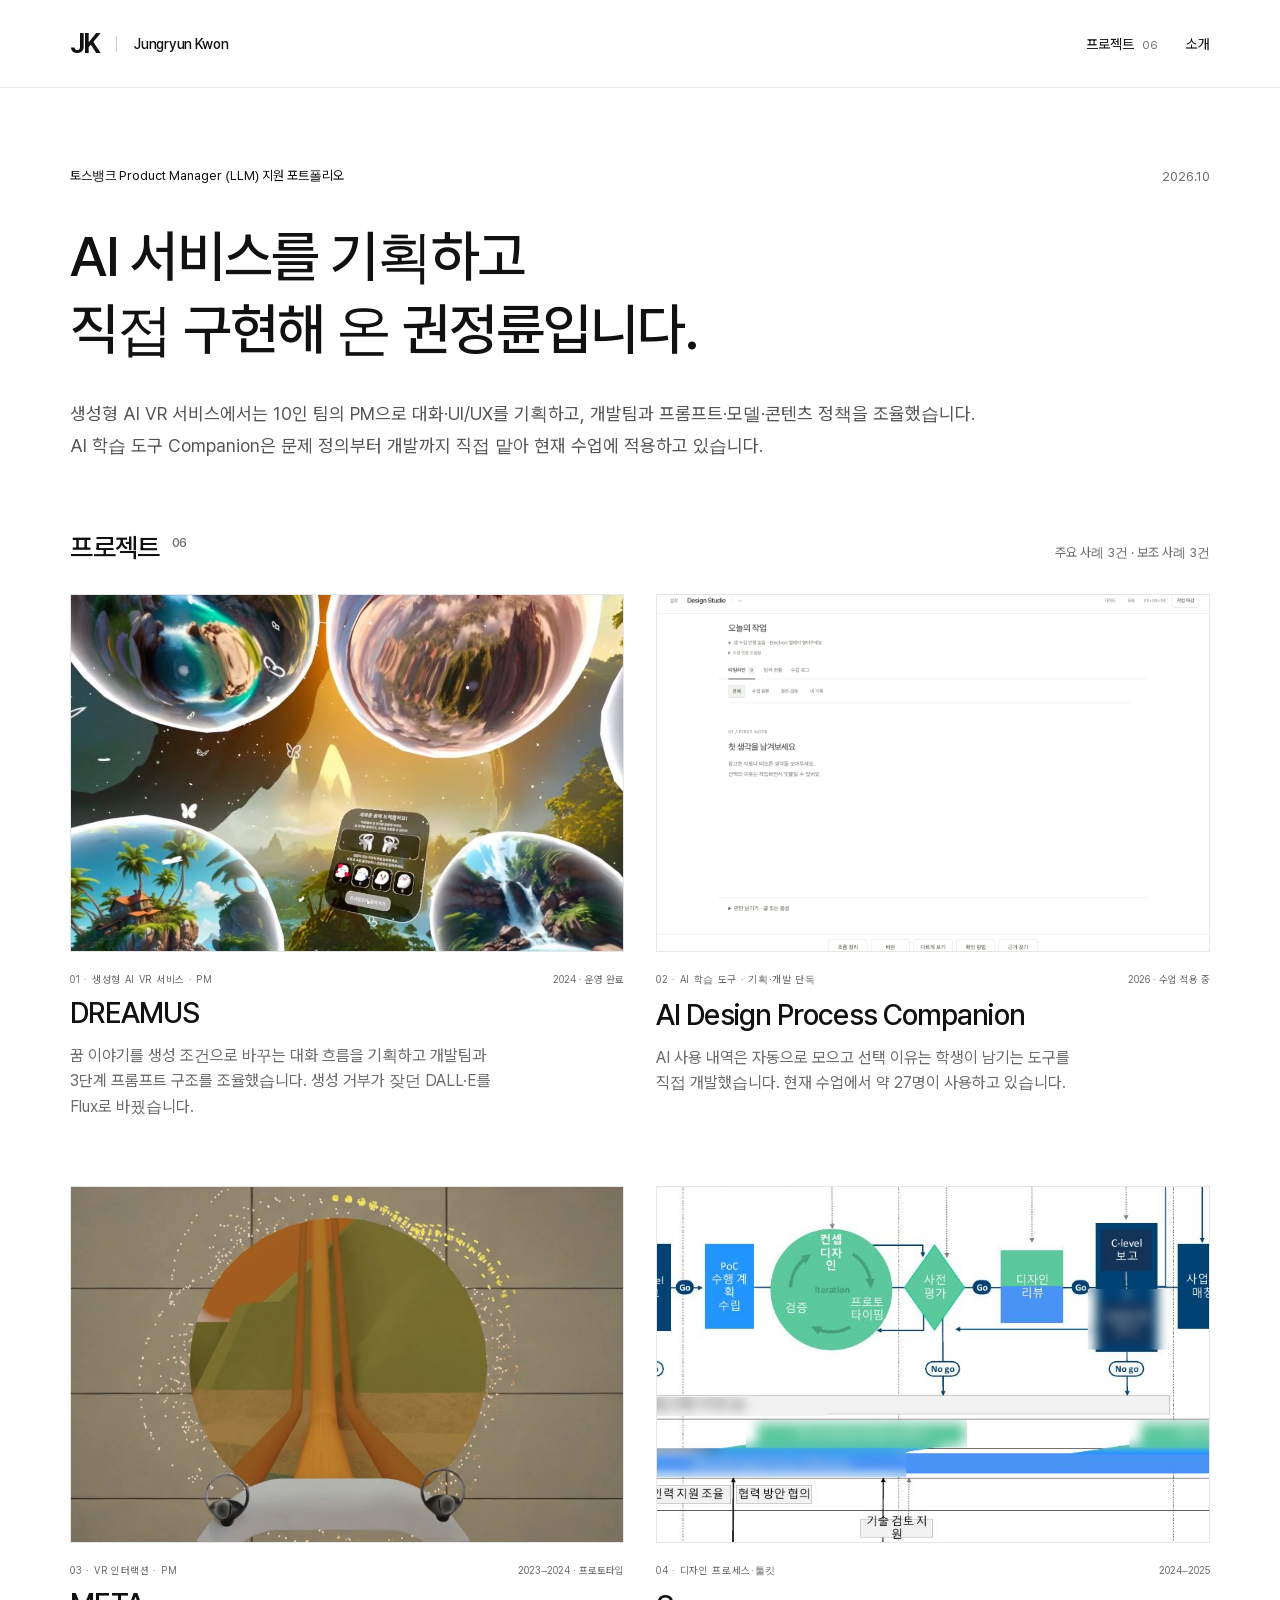
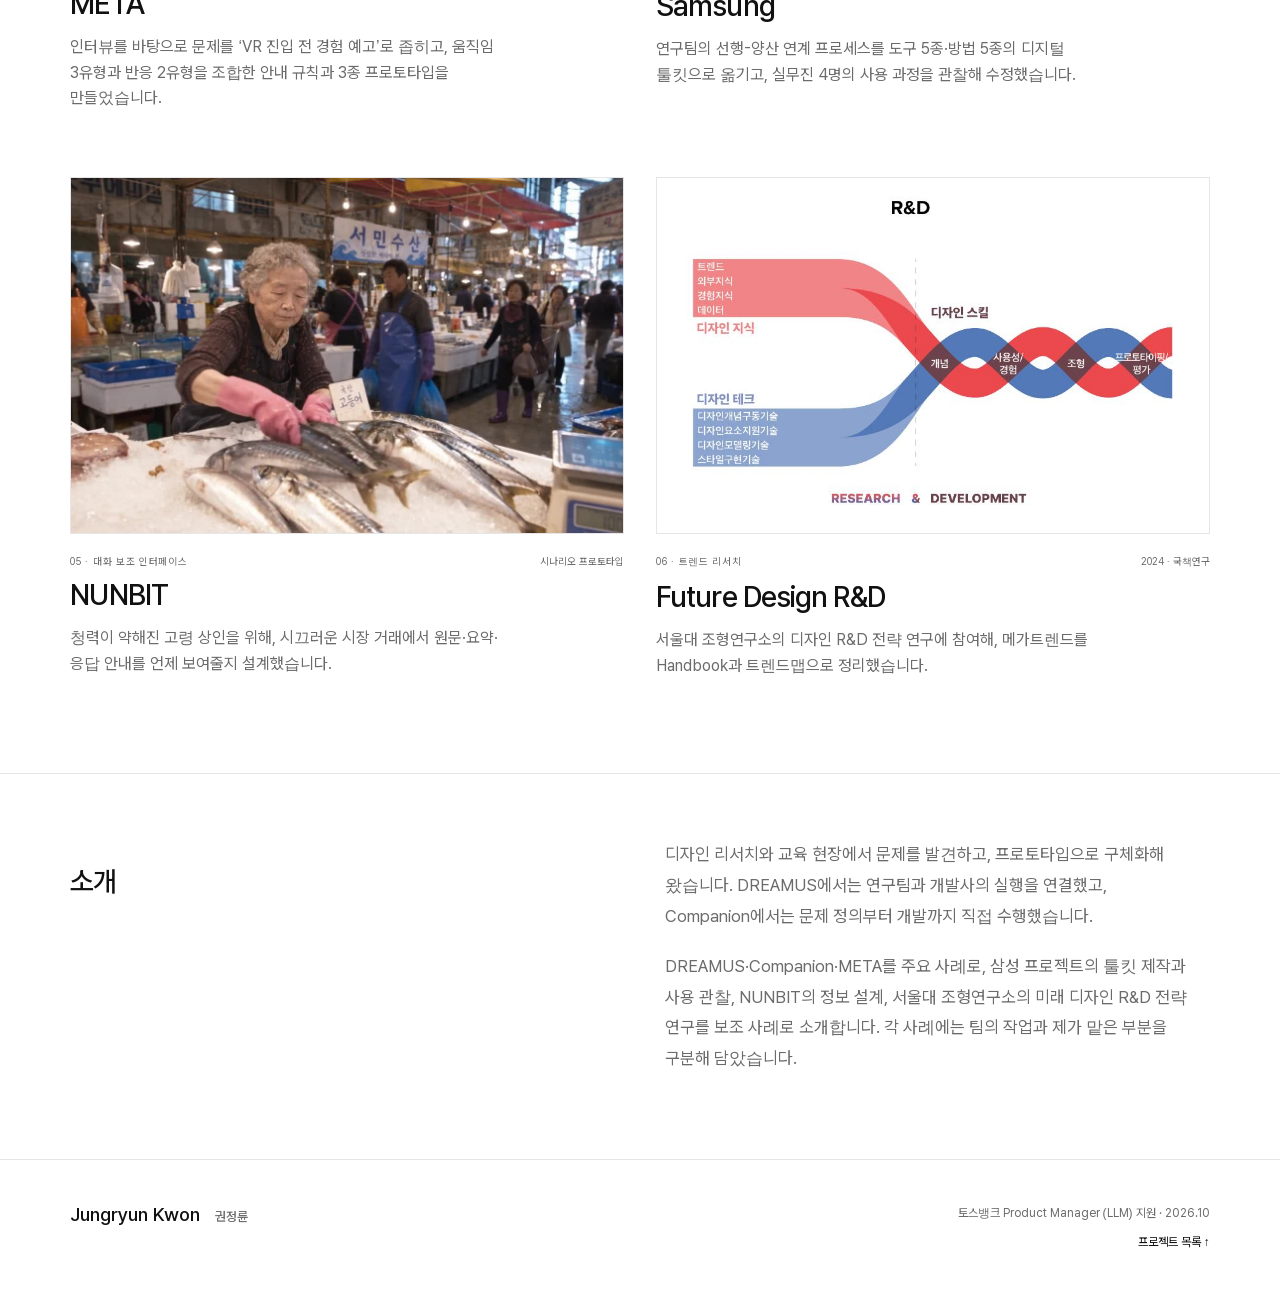
==== commit 5198de72: "Final copy and evidence pass" ====
--- a/toss-pm/index.html
+++ b/toss-pm/index.html
@@ -1,2 +1,2 @@
 <!DOCTYPE html>
-<html lang="ko"><head><meta charset="utf-8"><meta name="viewport" content="width=device-width,initial-scale=1"><meta name="description" content="권정륜의 LLM PM 포트폴리오. DREAMUS의 생성 파이프라인과 모델 전환, Companion의 제품 설계·구현, META와 NUNBIT의 경험 설계, 삼성 선행디자인 프로세스 툴킷, 미래 디자인 R&D 전략 연구를 소개합니다."><title>LLM Product Manager — 권정륜</title><link rel="icon" href="assets/favicon.svg"><link rel="stylesheet" href="styles.css?v=20261001-llm"><script src="app.js" defer></script></head><body><a class="skip" href="#main">본문으로 이동</a><header class="site-header"><a class="brand" href="index.html" aria-label="권정륜 포트폴리오 홈">JK<span>Jungryun Kwon</span></a><nav aria-label="주 메뉴"><a href="index.html#projects">프로젝트 <span>06</span></a><a href="index.html#approach">소개</a><span class="draft">LLM PRODUCT MANAGER</span></nav></header><main id="main"><section class="home-hero"><div class="hero-kicker"><span class="status-dot"></span>LLM PRODUCT MANAGER <span>2026</span></div><h1>AI의 가능성을,<br><em>작동하는 제품으로.</em></h1><div class="hero-bottom"><p>사용자의 의도를 생성 조건으로 구체화하고,<br>모델의 제약과 현장의 문제를 제품 설계·구현으로 연결했습니다.</p><a href="#projects" class="text-link">여섯 개의 프로젝트 살펴보기 <span>↓</span></a></div><div class="hero-rule"><span>PROBLEM</span><i></i><span>HYPOTHESIS</span><i></i><span>ACTION</span><i></i><span>OUTCOME</span></div></section><section id="projects" class="projects"><div class="section-heading"><h2>Selected projects<span>06</span></h2><p>문제를 바라본 관점과 구현한 구조</p></div><div class="project-grid"><a class="project-card purple" href="dreamus.html"><div class="card-visual"><img src="assets/dreamus.jpg" alt="DREAMUS 프로젝트 결과 이미지" loading="lazy"><span class="card-index">01</span><span class="card-arrow" aria-hidden="true">↗</span></div><div class="card-meta"><span>생성 파이프라인 · 모델 전환</span><span>운영 완료</span></div><h3>DREAMUS</h3><p>대화 파이프라인·콘텐츠 정책을 설계하고, 생성 모델과 대기 경험을 함께 조정했습니다.</p><div class="card-bottom">생성 파이프라인 · 모델 전환<span>사례 읽기 →</span></div></a><a class="project-card orange" href="companion.html"><div class="card-visual"><img src="assets/companion-interface.png" alt="Companion 구현 화면 · 빈 작업 기록 화면" loading="lazy"><span class="card-index">02</span><span class="card-arrow" aria-hidden="true">↗</span></div><div class="card-meta"><span>연구 → 제품 정의 → 직접 구현</span><span>수업 사용 중</span></div><h3>AI Design Process Companion</h3><p>사용 내역 자동 기록과 판단 메모를 직접 구현해 학생 약 27명이 수업에서 사용하고 있습니다.</p><div class="card-bottom">연구 → 제품 정의 → 직접 구현<span>사례 읽기 →</span></div></a><a class="project-card blue" href="meta.html"><div class="card-visual"><img src="assets/meta.jpg" alt="META 프로젝트 결과 이미지" loading="lazy"><span class="card-index">03</span><span class="card-arrow" aria-hidden="true">↗</span></div><div class="card-meta"><span>인터뷰 → 문제 재정의 → 동작 규칙</span><span>프로토타입 구현</span></div><h3>META</h3><p>인터뷰로 문제 범위를 좁히고, 움직임을 예고하는 6가지 안내 규칙과 3종 프로토타입으로 구체화했습니다.</p><div class="card-bottom">인터뷰 → 문제 재정의 → 동작 규칙<span>사례 읽기 →</span></div></a><a class="project-card slate" href="samsung.html"><div class="card-visual"><img src="assets/samsung-thumb.png" alt="삼성 선행디자인 프로세스 다이어그램 이미지" loading="lazy"><span class="card-index">04</span><span class="card-arrow" aria-hidden="true">↗</span></div><div class="card-meta"><span>보조 사례 · 프로세스 · 디지털 툴킷</span><span>제안·제작 완료</span></div><h3>Samsung</h3><p>선행-양산 연계 프로세스 제안에 연구팀으로 참여하고, 디지털 툴킷 제작과 실무진 워크숍 관찰·수정을 맡았습니다.</p><div class="card-bottom">보조 사례 · 프로세스 · 디지털 툴킷<span>사례 읽기 →</span></div></a><a class="project-card green" href="nunbit.html"><div class="card-visual"><img src="assets/nunbit.jpg" alt="NUNBIT 프로젝트 결과 이미지" loading="lazy"><span class="card-index">05</span><span class="card-arrow" aria-hidden="true">↗</span></div><div class="card-meta"><span>보조 사례 · 정보 범위와 표시 규칙</span><span>시나리오 프로토타입</span></div><h3>NUNBIT</h3><p>소음 속 거래 시나리오에서 원문·요약·응답 안내의 정보 범위와 전환 순서를 설계했습니다.</p><div class="card-bottom">보조 사례 · 정보 범위와 표시 규칙<span>사례 읽기 →</span></div></a><a class="project-card brick" href="rnd.html"><div class="card-visual"><img src="assets/rnd-hero.png" alt="미래 디자인 R&D 전략 연구 이미지" loading="lazy"><span class="card-index">06</span><span class="card-arrow" aria-hidden="true">↗</span></div><div class="card-meta"><span>보조 사례 · 트렌드 리서치 · 프레임워크</span><span>국책연구 참여</span></div><h3>Future Design R&D</h3><p>서울대 조형연구소의 디자인 R&D 전략 연구에 참여해, 메가트렌드를 Handbook과 트렌드맵으로 정리했습니다.</p><div class="card-bottom">보조 사례 · 트렌드 리서치 · 프레임워크<span>사례 읽기 →</span></div></a></div></section><section id="approach" class="approach"><div><span class="eyebrow">ABOUT THE WORK</span><h2>디자인의 판단을,<br>구현의 언어로 연결합니다.</h2></div><div class="approach-copy"><p>디자인 리서치와 교육 현장에서 문제를 발견하고, 프로토타입으로 구체화해 왔습니다. DREAMUS에서는 연구팀과 개발사의 실행을 연결했고, Companion에서는 문제 정의부터 개발까지 직접 수행했습니다.</p><p>DREAMUS와 Companion을 핵심 사례로, META의 문제 재정의와 NUNBIT의 정보 설계, 삼성 프로젝트의 툴킷 제작과 사용 관찰, 서울대 조형연구소에서 수행한 미래 디자인 R&D 전략 연구를 함께 소개합니다. 각 사례에 본인의 역할, 구현 범위와 남은 검증을 구분해 담았습니다.</p></div></section></main><footer class="site-footer"><div><strong>Jungryun Kwon <span>권정륜</span></strong><p>Product thinking · Design · Prototyping</p></div><p>토스뱅크 Product Manager (LLM) 지원 · 2026.10<br><a href="index.html#projects">프로젝트 목록 ↑</a></p></footer></body></html>+<html lang="ko"><head><meta charset="utf-8"><meta name="viewport" content="width=device-width,initial-scale=1"><meta name="description" content="권정륜의 LLM PM 포트폴리오. DREAMUS의 생성 파이프라인과 모델 전환, Companion의 제품 설계·구현, META와 NUNBIT의 경험 설계, 삼성 선행디자인 프로세스 툴킷, 미래 디자인 R&D 전략 연구를 소개합니다."><title>LLM Product Manager — 권정륜</title><link rel="icon" href="assets/favicon.svg"><link rel="stylesheet" href="styles.css?v=20261002-d"><script src="app.js" defer></script></head><body><a class="skip" href="#main">본문으로 이동</a><header class="site-header"><a class="brand" href="index.html" aria-label="권정륜 포트폴리오 홈">JK<span>Jungryun Kwon</span></a><nav aria-label="주 메뉴"><a href="index.html#projects">프로젝트 <span>06</span></a><a href="index.html#approach">소개</a></nav></header><main id="main"><section class="home-hero"><div class="hero-kicker">토스뱅크 Product Manager (LLM) 지원 포트폴리오 <span>2026.10</span></div><h1>AI 서비스를 기획하고<br>직접 구현해 온 권정륜입니다.</h1><div class="hero-bottom"><p>생성형 AI VR 서비스에서는 10인 팀의 PM으로 대화·UI/UX를 기획하고, 개발팀과 프롬프트·모델·콘텐츠 정책을 조율했습니다. <br>AI 학습 도구 Companion은 문제 정의부터 개발까지 직접 맡아 현재 수업에 적용하고 있습니다.</p></div></section><section id="projects" class="projects"><div class="section-heading"><h2>프로젝트<span>06</span></h2><p>주요 사례 3건 · 보조 사례 3건</p></div><div class="project-grid"><a class="project-card purple" href="dreamus.html"><div class="card-visual"><img src="assets/dreamus.jpg" alt="DREAMUS 프로젝트 결과 이미지" loading="lazy"></div><div class="card-meta"><span>01 · 생성형 AI VR 서비스 · PM</span><span>2024 · 운영 완료</span></div><h3>DREAMUS</h3><p>꿈 이야기를 생성 조건으로 바꾸는 대화 흐름을 기획하고 개발팀과 3단계 프롬프트 구조를 조율했습니다. 생성 거부가 잦던 DALL·E를 Flux로 바꿨습니다.</p></a><a class="project-card orange" href="companion.html"><div class="card-visual"><img src="assets/companion-interface.png" alt="Companion 구현 화면 · 빈 작업 기록 화면" loading="lazy"></div><div class="card-meta"><span>02 · AI 학습 도구 · 기획·개발 단독</span><span>2026 · 수업 적용 중</span></div><h3>AI Design Process Companion</h3><p>AI 사용 내역은 자동으로 모으고 선택 이유는 학생이 남기는 도구를 직접 개발했습니다. 현재 수업에서 약 27명이 사용하고 있습니다.</p></a><a class="project-card blue" href="meta.html"><div class="card-visual"><img src="assets/meta.jpg" alt="META 프로젝트 결과 이미지" loading="lazy"></div><div class="card-meta"><span>03 · VR 인터랙션 · PM</span><span>2023–2024 · 프로토타입</span></div><h3>META</h3><p>인터뷰를 바탕으로 문제를 ‘VR 진입 전 경험 예고’로 좁히고, 움직임 3유형과 반응 2유형을 조합한 안내 규칙과 3종 프로토타입을 만들었습니다.</p></a><a class="project-card slate" href="samsung.html"><div class="card-visual"><img src="assets/samsung-thumb.png" alt="삼성 선행디자인 프로세스 다이어그램 이미지" loading="lazy"></div><div class="card-meta"><span>04 · 디자인 프로세스·툴킷</span><span>2024–2025</span></div><h3>Samsung</h3><p>연구팀의 선행-양산 연계 프로세스를 도구 5종·방법 5종의 디지털 툴킷으로 옮기고, 실무진 4명의 사용 과정을 관찰해 수정했습니다.</p></a><a class="project-card green" href="nunbit.html"><div class="card-visual"><img src="assets/nunbit.jpg" alt="NUNBIT 프로젝트 결과 이미지" loading="lazy"></div><div class="card-meta"><span>05 · 대화 보조 인터페이스</span><span>시나리오 프로토타입</span></div><h3>NUNBIT</h3><p>청력이 약해진 고령 상인을 위해, 시끄러운 시장 거래에서 원문·요약·응답 안내를 언제 보여줄지 설계했습니다.</p></a><a class="project-card brick" href="rnd.html"><div class="card-visual"><img src="assets/rnd-hero.png" alt="미래 디자인 R&D 전략 연구 이미지" loading="lazy"></div><div class="card-meta"><span>06 · 트렌드 리서치</span><span>2024 · 국책연구</span></div><h3>Future Design R&D</h3><p>서울대 조형연구소의 디자인 R&D 전략 연구에 참여해, 메가트렌드를 Handbook과 트렌드맵으로 정리했습니다.</p></a></div></section><section id="approach" class="approach"><div><h2>소개</h2></div><div class="approach-copy"><p>디자인 리서치와 교육 현장에서 문제를 발견하고, 프로토타입으로 구체화해 왔습니다. DREAMUS에서는 연구팀과 개발사의 실행을 연결했고, Companion에서는 문제 정의부터 개발까지 직접 수행했습니다.</p><p>DREAMUS·Companion·META를 주요 사례로, 삼성 프로젝트의 툴킷 제작과 사용 관찰, NUNBIT의 정보 설계, 서울대 조형연구소의 미래 디자인 R&D 전략 연구를 보조 사례로 소개합니다. 각 사례에는 팀의 작업과 제가 맡은 부분을 구분해 담았습니다.</p></div></section></main><footer class="site-footer"><div><strong>Jungryun Kwon <span>권정륜</span></strong></div><p>토스뱅크 Product Manager (LLM) 지원 · 2026.10<br><a href="index.html#projects">프로젝트 목록 ↑</a></p></footer></body></html>
--- a/toss-pm/styles.css
+++ b/toss-pm/styles.css
@@ -23,3 +23,31 @@
 .case-brief{display:grid;grid-template-columns:1fr 1fr;gap:0 28px;margin:28px 0}.case-brief>div{padding:20px 0;border-top:1px solid var(--line)}.case-brief span{font-size:12px;color:var(--accent);font-weight:500}.case-brief p{font-size:16px;line-height:1.75;margin-top:9px}.candidate-comparison{margin:30px 0}.candidate-comparison h3{font-size:21px}.candidate-comparison th[scope=row]{font-weight:500;text-align:left}.candidate-comparison> .table-wrap table{min-width:560px}.candidate-comparison details table{min-width:1000px}@media(max-width:600px){.case-brief{grid-template-columns:1fr;gap:0}.case-brief>div{padding:15px 0}}
 
 .media>img{width:100%;display:block;border:1px solid var(--line)}.card-bottom{gap:12px}.card-bottom>span{white-space:nowrap}.card-meta{flex-wrap:wrap}.draft{letter-spacing:.5px}.case-cover .ai-caption{font-size:11px}
+
+/* Monochrome cleanup: let the work images carry the color. */
+:root{--ink:#111;--muted:#6b6b6b;--line:#e6e6e6;--accent:#111;--paper:#fff;--soft:#f5f5f5}
+.purple,.green,.orange,.slate,.brick,.blue{--accent:#111}
+body,.site-header{background:#fff}::selection{background:#e6e6e6}
+.home-hero h1 em{color:inherit}.status-dot,.hero-rule,.draft,.chapter-label,.case-nav>span,.card-index,.card-arrow,.eyebrow{display:none}
+.hero-bottom>p{color:#555}.section-heading h2 span{color:var(--muted)}.brand>span{border-left-color:#ccc}
+.case-kicker{color:var(--muted)}.case-kicker>span:first-child{color:var(--ink)}
+.case-section>p{color:#444}.case-section>.lead{color:#222}
+.note{background:#f6f6f6;border-left:2px solid var(--ink)}.note>span{color:var(--muted)}
+.outcomes span,.flow>div>span,.principles span,.questions span,.visual-steps b,.case-brief span,.evidence-card span{color:var(--muted)}
+.flow>div,.principles article{border-top-color:var(--ink)}.split>div{border-top-color:var(--line)}
+td:first-child{color:var(--ink)}.case-nav>a.active{color:var(--ink)}
+.supporting-detail summary,.external-link,.diagram figcaption>a{color:var(--ink)}
+.visual-steps{background:#f6f6f6}.card-visual,.case-cover{background:#f2f2f2}
+.type-spec{background:#f6f6f6;color:var(--ink)}.type-spec>span{color:var(--muted)}.type-spec>p{color:#555}
+.role-strip span{border-color:var(--line);background:#fff;color:var(--ink)}
+.site-footer{background:#fff;color:var(--ink);border-top:1px solid var(--line)}.site-footer strong span,.site-footer p{color:var(--muted)}.site-footer a{color:var(--ink)}
+.card-meta{margin-bottom:10px}
+.card-visual,.case-cover{outline:1px solid var(--line);outline-offset:-1px}
+.home-hero h1{font-size:clamp(36px,4.4vw,60px);letter-spacing:-2px;line-height:1.3}.hero-kicker{letter-spacing:0;font-size:13px}.hero-bottom>p{font-size:18px;line-height:1.75}
+.case-hero h1{font-size:clamp(32px,3.6vw,50px);letter-spacing:-1.6px;line-height:1.32}.case-section h2{font-size:30px;line-height:1.45;letter-spacing:-.8px}.approach h2{font-size:28px}
+@media(max-width:600px){.home-hero h1{font-size:32px;letter-spacing:-1.2px}.case-hero h1{font-size:28px;letter-spacing:-1px}.case-section h2{font-size:24px}}
+.code-sample{display:grid;grid-template-columns:1fr 1fr;gap:16px;margin:30px 0 8px}.code-sample>div{border:1px solid var(--line);background:#fafafa;padding:16px 18px;min-width:0}.code-sample span{display:block;font-size:12px;color:var(--muted);margin-bottom:10px}.code-sample pre{margin:0;font:12.5px/1.65 ui-monospace,SFMono-Regular,Menlo,Consolas,monospace;color:var(--ink);white-space:pre-wrap;word-break:break-word}.source-note code{font:12px ui-monospace,Menlo,monospace}
+.compare-grid{display:grid;gap:26px;margin:30px 0 8px}.compare-grid figure{margin:0}.compare-pair{display:grid;grid-template-columns:1fr 1fr;gap:8px}.compare-pair img{width:100%;aspect-ratio:1;object-fit:cover;display:block;border:1px solid var(--line)}.compare-grid figcaption{font-size:12px;line-height:1.6;color:var(--muted);margin-top:10px}.compare-grid figcaption b{color:var(--ink);font-weight:500}
+@media(max-width:700px){.code-sample{grid-template-columns:1fr}}
+.flow-shots{display:grid;grid-template-columns:minmax(0,.9fr) minmax(0,1.6fr);gap:20px;align-items:start;margin:22px 0 0}.flow-shots .media{margin:0}.media figcaption strong{color:var(--ink);font-weight:500}
+@media(max-width:700px){.flow-shots{grid-template-columns:1fr}}
